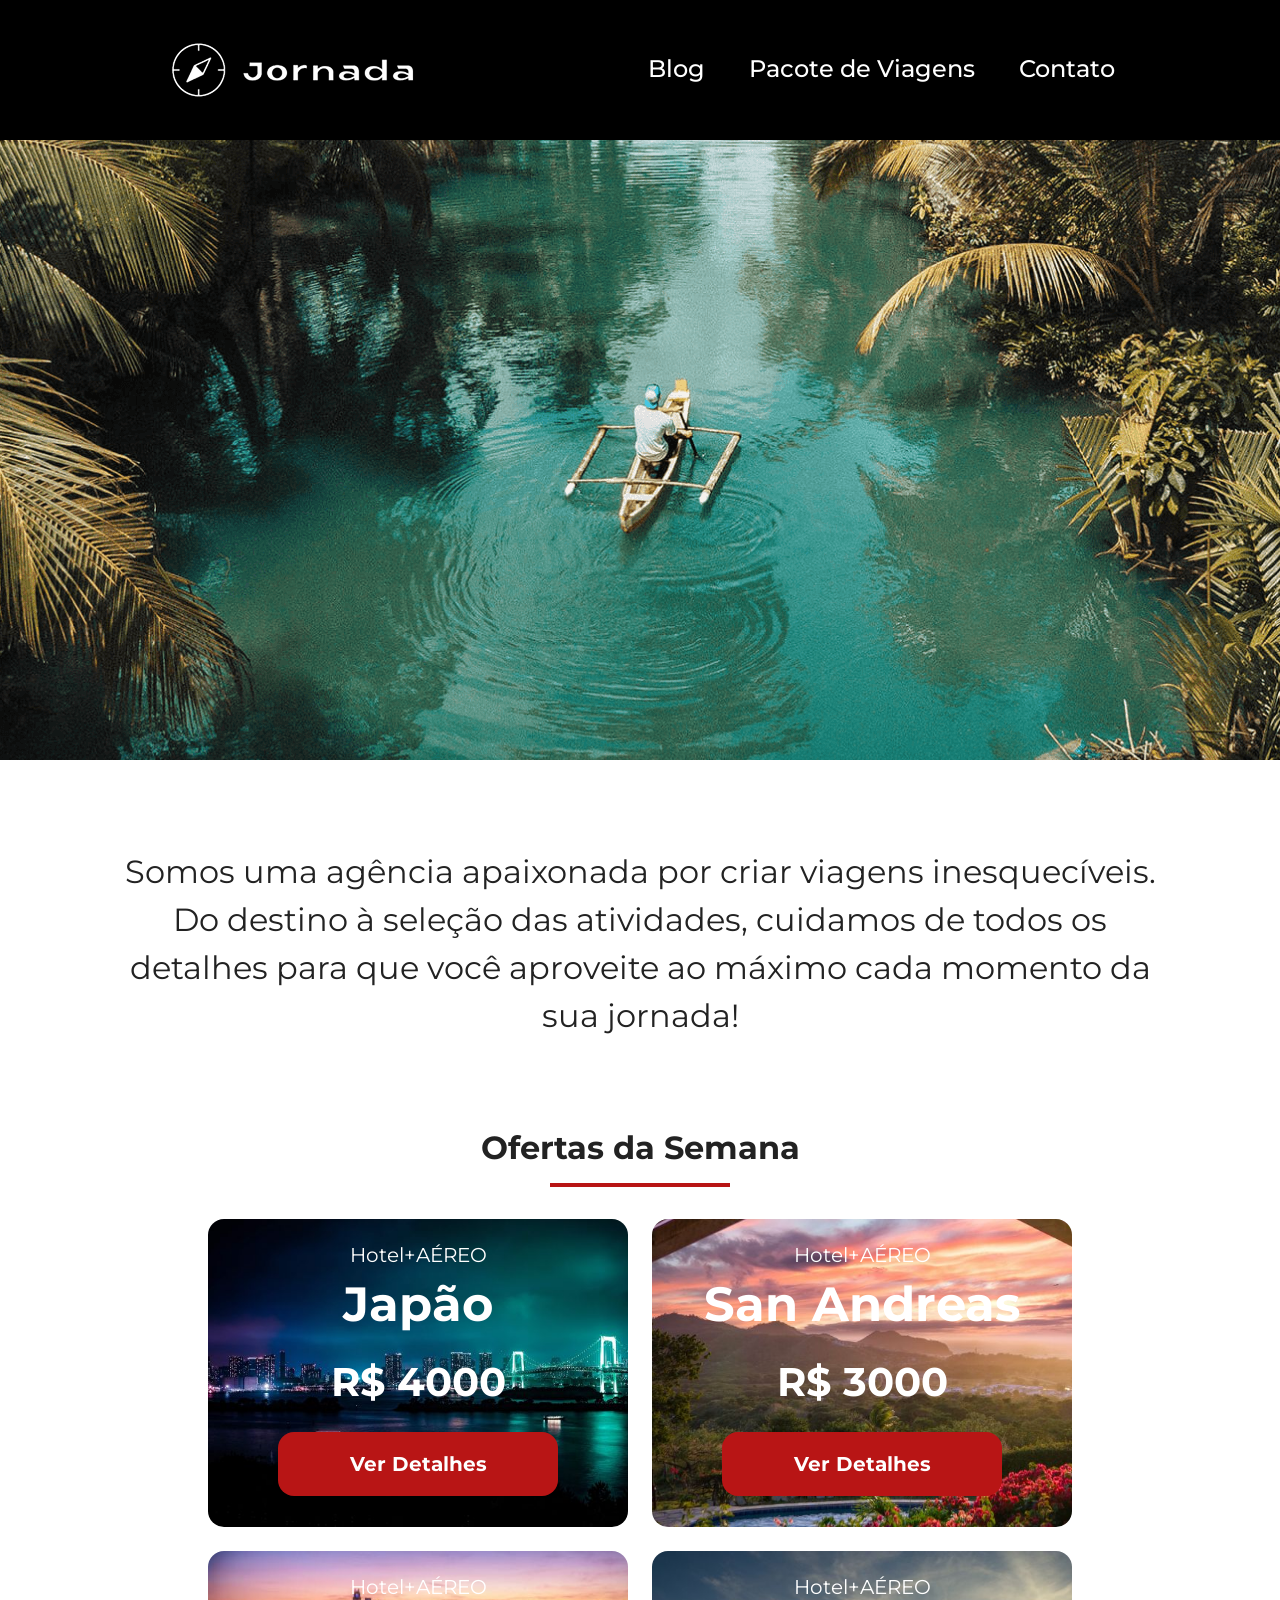
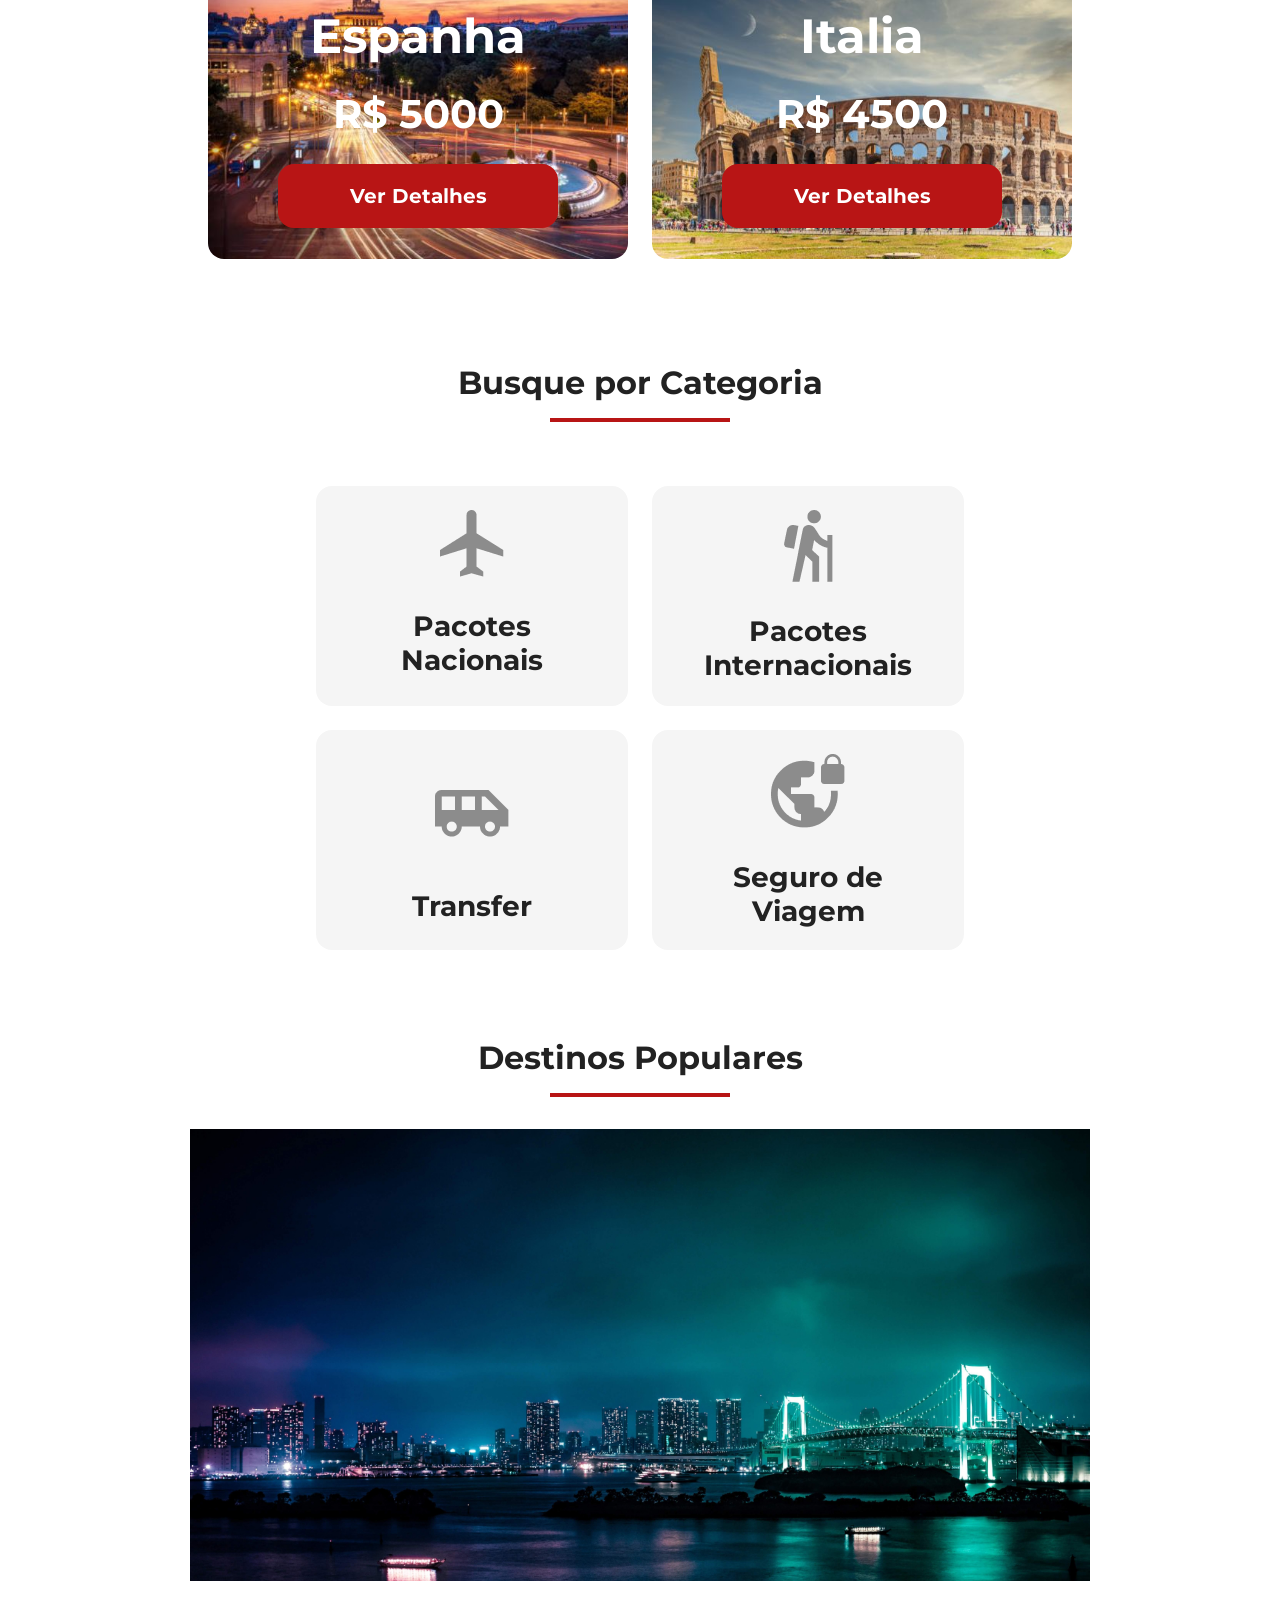
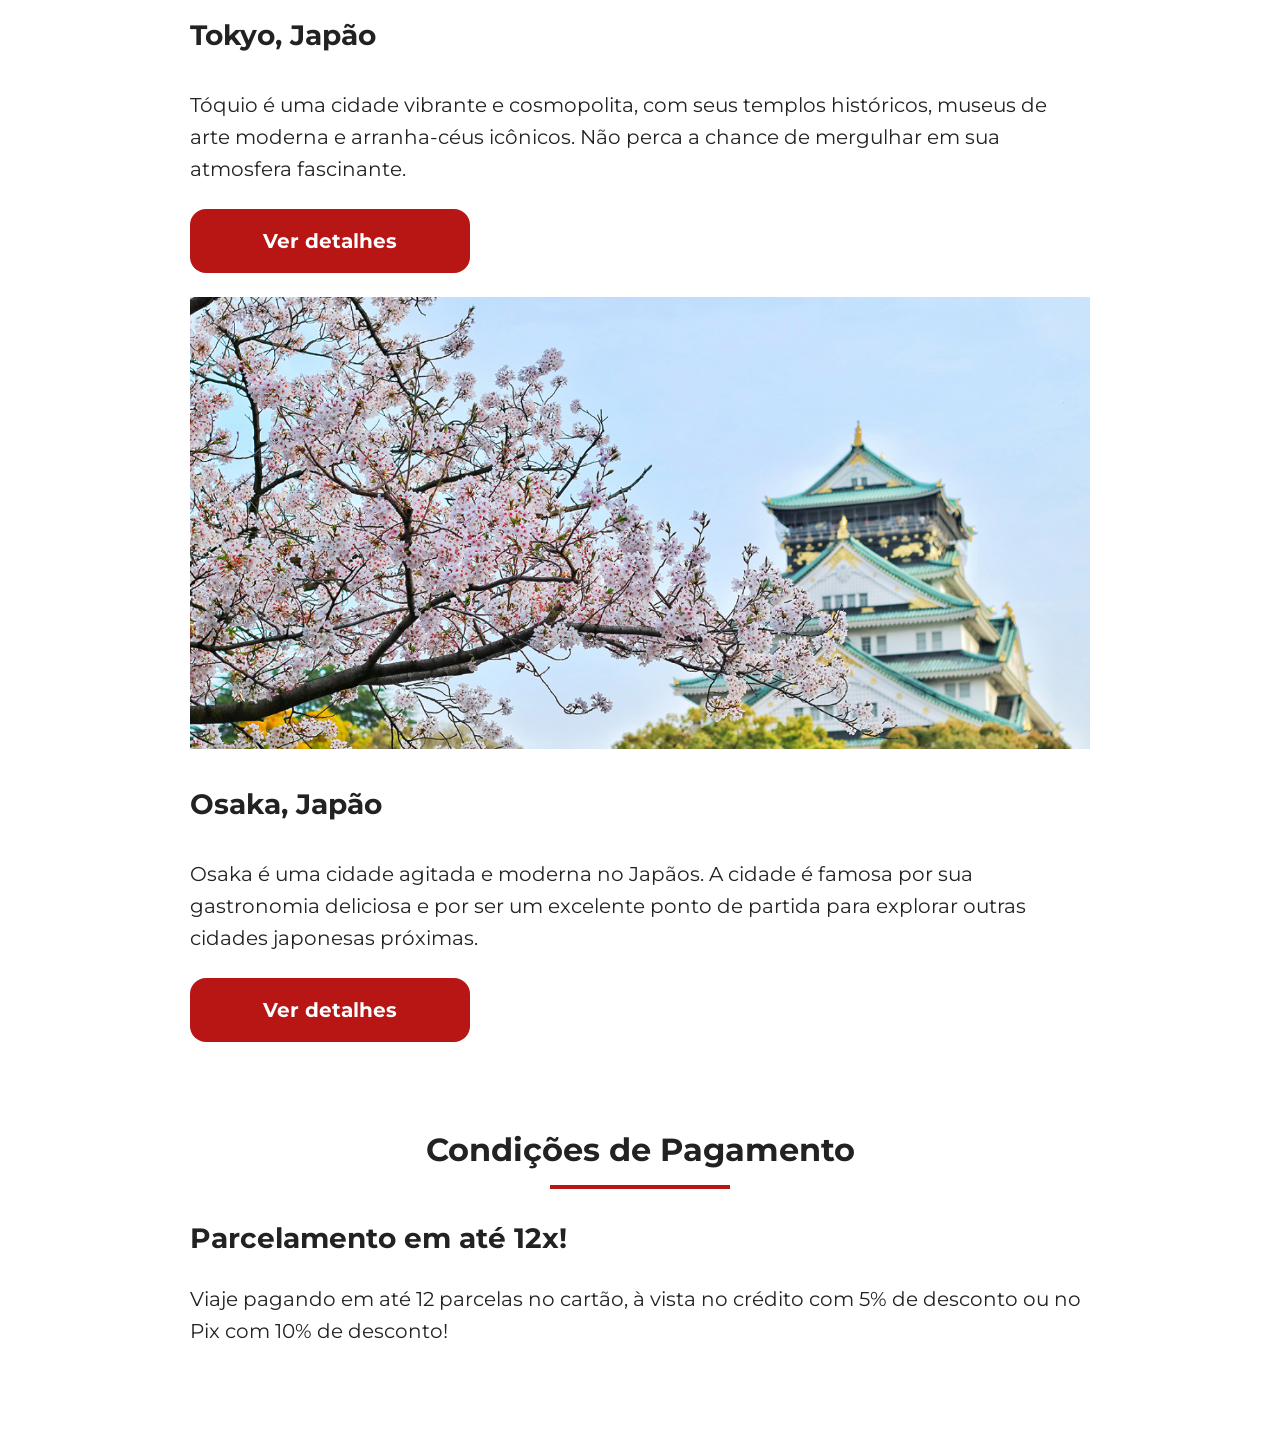
==== index.html @ 1b545440 "Adiciona sessao de payments" ====
<!doctype html>
<html lang="pt-BR">
  <head>
    <meta charset="UTF-8" />
    <meta name="viewport" content="width=device-width, initial-scale=1.0"/>
    <link rel="stylesheet" href="./css/style.css" />
    <title>Jornada de Viagens</title>
  </head>
  <body>
    <header class="main-header">
      <a class="logo" href="index.html" title="voltar para a página inicial">
        <img
          class="img-mobile"
          src="img/Logo-provisória-branca 1.png"
          alt="Bussola da logo Jornada Viagens na cor branca"
        />
        <img
          class="img-desktop"
          src="img/bussula-texto-jornada-branca.png"
          alt=" Logo Jornada Viagens na cor branca"
        />
      </a>
      <div class="navigation-menu">
        <label for="menu">
          <img src="img/menu.png" alt="menu" />
        </label>
        <input type="checkbox" id="menu" hidden />
        <nav>
          <ul class="list-links">
            <li>
              <a href="blog.html" target="_blank" title="Acessar blog">Blog</a>
            </li>
            <li>
              <a href="pacotes.html" target="_blank" title="Acessar pacotes"
                >Pacote de Viagens</a
              >
            </li>
            <li>
              <a href="contato.html" target="_blank" title="Acessar contato"
                >Contato</a
              >
            </li>
          </ul>
        </nav>
      </div>
    </header>

    <section class="hero">
      <div class="hero-img"></div>
      <h2>
        Somos uma agência apaixonada por criar viagens inesquecíveis. Do destino
        à seleção das atividades, cuidamos de todos os detalhes para que você
        aproveite ao máximo cada momento da sua jornada!
      </h2>
    </section>

    <section class="offers">
      <div class="section-title">
        <h2>Ofertas da Semana</h2>
        <hr />
      </div>
      <div class="offers-cards">
        <article class="card japao">
          <header>
            <p>Hotel+AÉREO</p>
            <h3>Japão <br>
              <span>R$ 4000</span></h3>
          </header>
          <footer>
            <a href="#" class="button">Ver Detalhes</a>
          </footer>
        </article>

        <article class="card san-andreas">
          <header>
            <p>Hotel+AÉREO</p>
            <h3>San Andreas <br>
              <span>R$ 3000</span></h3>
          </header>
          <footer>
            <a href="#" class="button">Ver Detalhes</a>
          </footer>
        </article>

        <article class="card espanha">
          <header>
            <p>Hotel+AÉREO</p>
            <h3>Espanha <br>
              <span>R$ 5000</span></h3>
          </header>
          <footer>
            <a href="#" class="button">Ver Detalhes</a>
          </footer>
        </article>

        <article class="card italia">
          <header>
            <p>Hotel+AÉREO</p>
            <h3>Italia<br>
              <span>R$ 4500</span></h3>
          </header>
          <footer>
            <a href="#" class="button">Ver Detalhes</a>
          </footer>
        </article></section>
    
    <section class="categories">
      <div class="section-title">
        <h2>Busque por Categoria</h2>
        <hr>
      </div>
      
      <div class="categories-cards">
        <a class="card"   href="#"  target="_blank" title="Busque pela categoria Pacotes Nacionais">
        <img src="img/icone-pacotes-interacionais.png" alt="Ícone de uma passoa fazendo trilha"/>
        <h3 class="content-title">Pacotes <br> Nacionais</h3>
        </a>
        <a class="card"   href="#"  target="_blank" title="Busque pela categoria Pacotes Internacional">
        <img src="img/icone-pacotes-nacionais.png" alt="Ícone de um avião"/>
        <h3 class="content-title">Pacotes <br> Internacionais</h3>
        </a>
        <a class="card single-line transfer"   href="#"  target="_blank" title="Busque pela categoria de Transfer">
        <img src="img/icone-transfer.png" alt="Ícone de um ônibus"/>
        <h3 class="content-title">Transfer</h3>
        </a>
        <a class="card"   href="#"  target="_blank" title="Busque pela categoria de Seguros de Viagem">
        <img src="img/icone-seguro-viagem.png" alt="Ícone de um mundo com cadeado"/>
        <h3 class="content-title">Seguro de<br> Viagem</h3>
        </a>
      </div>
    </section>

    <section class="destinations">
      <div class="section-title">
        <h2>Destinos Populares</h2>
        <hr>
      </div>
      <div class="destination-items">
        <article class="item tokyo">
          <header>
            <div class="img-item"></div>
            <h4 class="content-title">Tokyo, Japão</h4>
          </header>
          <p class="content-text">Tóquio é uma cidade vibrante e cosmopolita, com seus templos históricos, museus de arte moderna e arranha-céus icônicos. Não perca a chance de mergulhar em sua atmosfera fascinante.</p>
          <footer>
            <a href="#" class="button" target="_blank" title="Veja mais detalhes do destino Tokyo">Ver detalhes</a>
          </footer>
        </article>
      <article class="item osaka">
          <header>
            <div class="img-item"></div>
            <h4 class="content-title">Osaka, Japão</h4>
          </header>
          <p class="content-text">Osaka é uma cidade agitada e moderna no Japãos. A cidade é famosa por sua gastronomia deliciosa e por ser um excelente ponto de partida para explorar outras cidades japonesas próximas.</p>
          <footer>
            <a href="#" class="button" target="_blank" title="Veja mais detalhes do destino Osaka">Ver detalhes</a>
          </footer>
        </article>
      </div>
    </section>

    <section class="payments">
      <div class="section-title">
        <h2>Condições de Pagamento</h2>
        <hr />
      </div>
      <div class="content-container">
        <div class="text-content">
          <h3 class="content-title">Parcelamento em até 12x!</h3>
          <p class="content-text">
            Viaje pagando em até 12 parcelas no cartão, à vista no crédito com
            5% de desconto ou no Pix com 10% de desconto!
          </p>
        </div>
        <div class="image-gallery">
          <div class="image first"></div>
          <div class="image second"></div>
          <div class="image thirdy colspan-2"></div>
        </div>
      </div>
    </section>

        
    
  </body>
</html>
---- css/style.css ----
@import url(global.css);
@import url(header.css);
@import url(hero.css);
@import url(offers.css);
@import url(categories.css);
@import url(destinations.css);
@import url(payments.css);
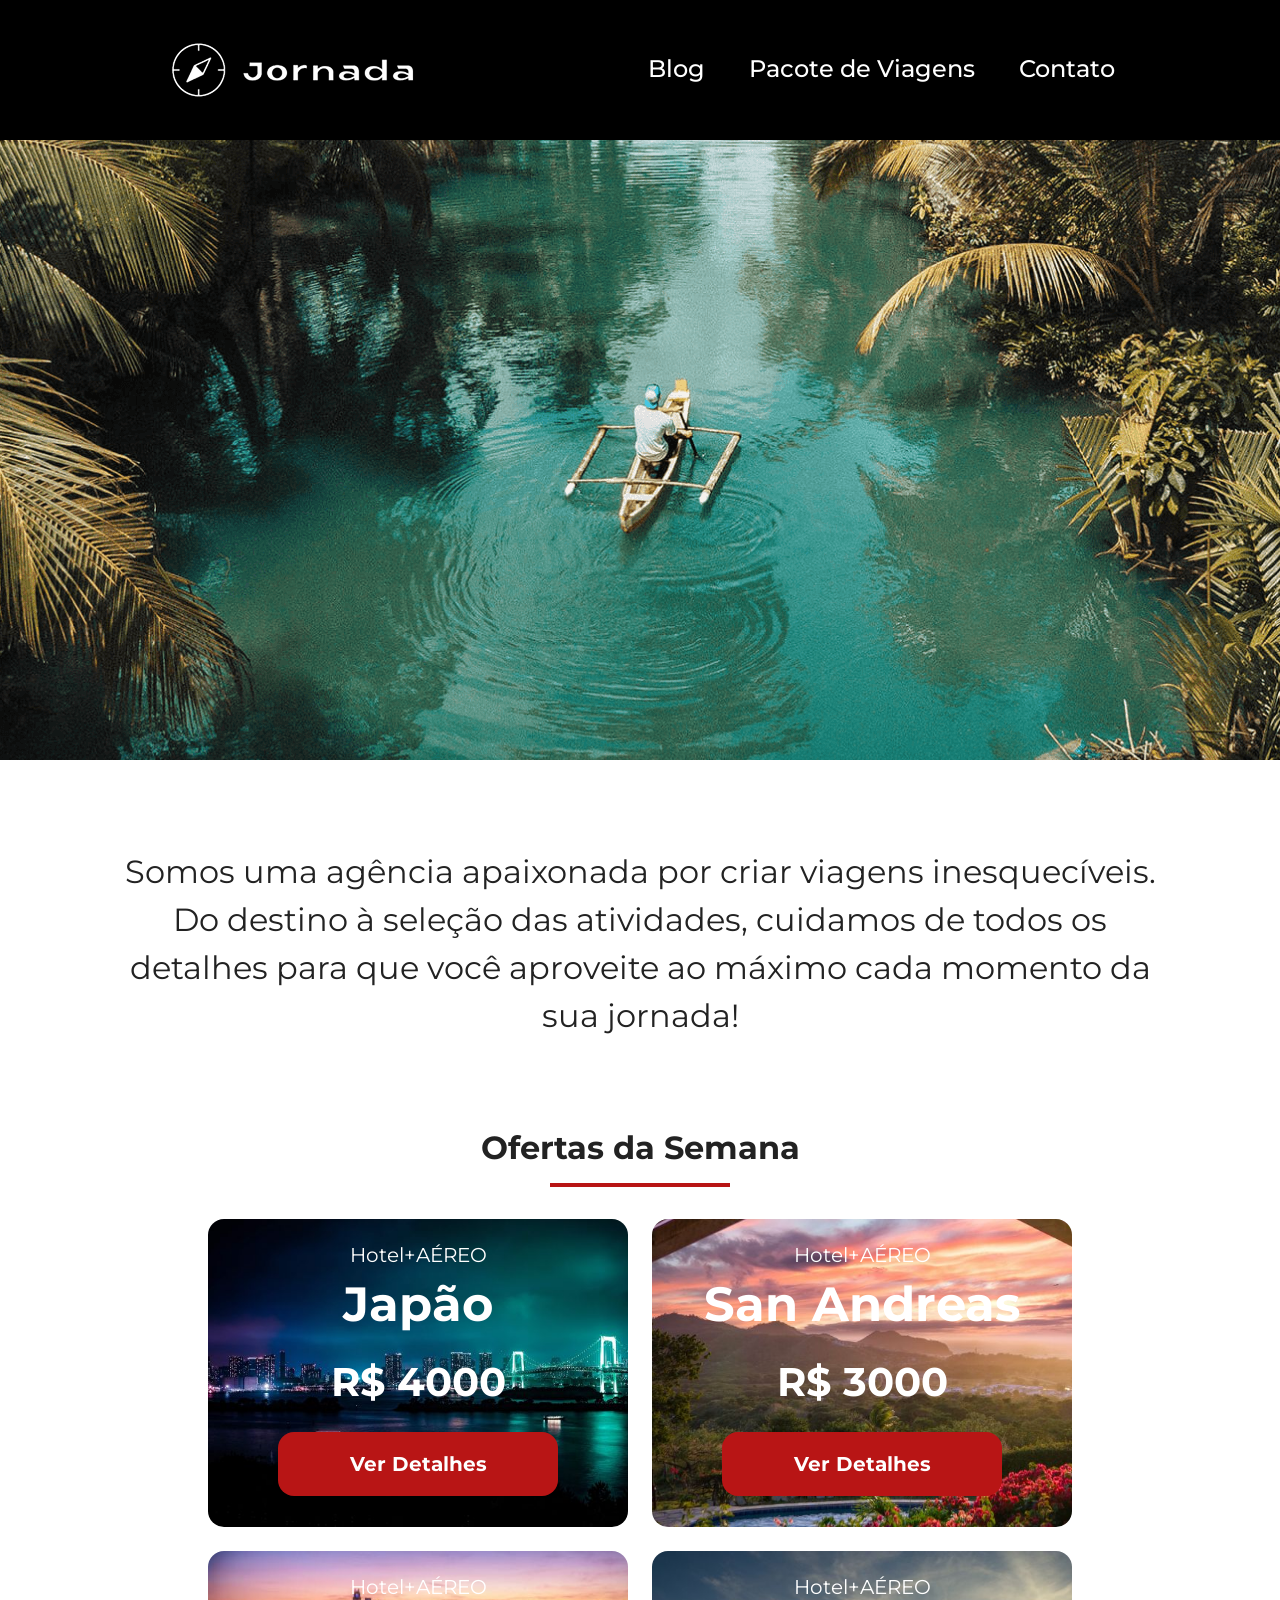
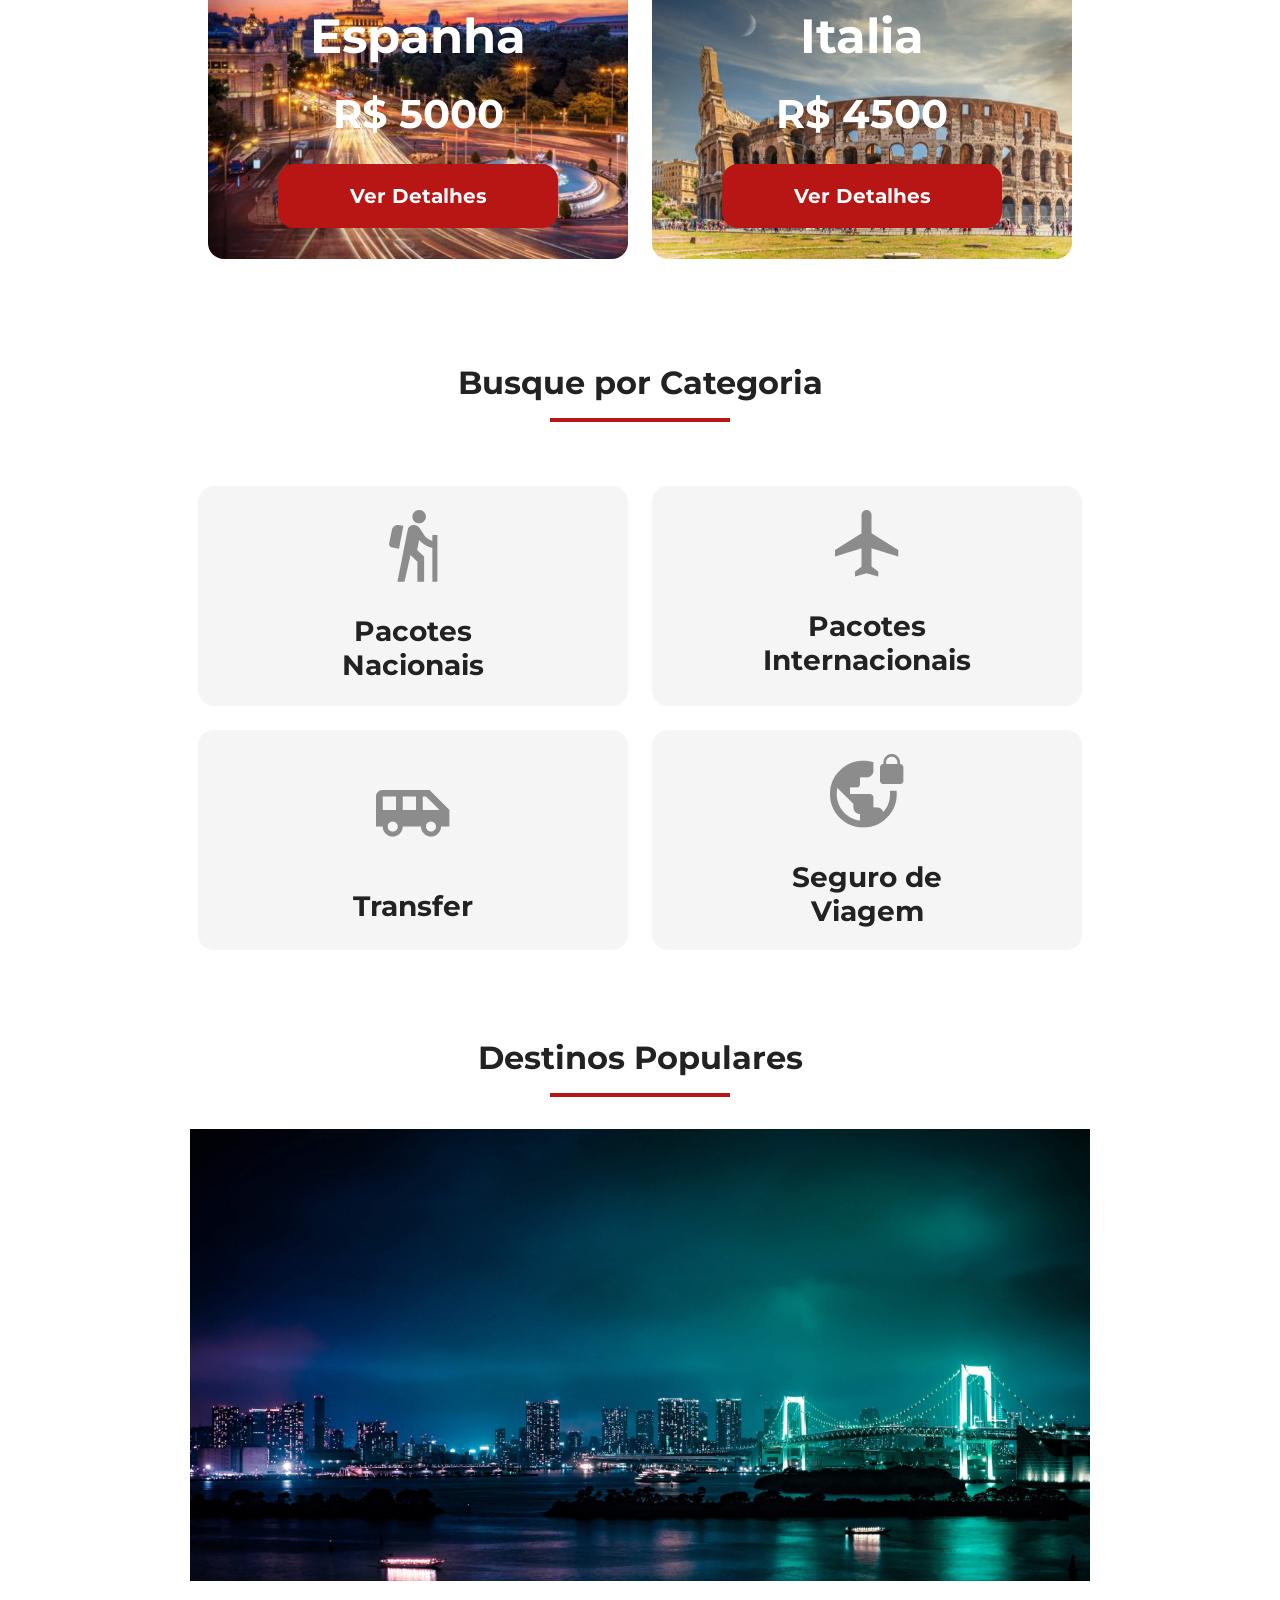
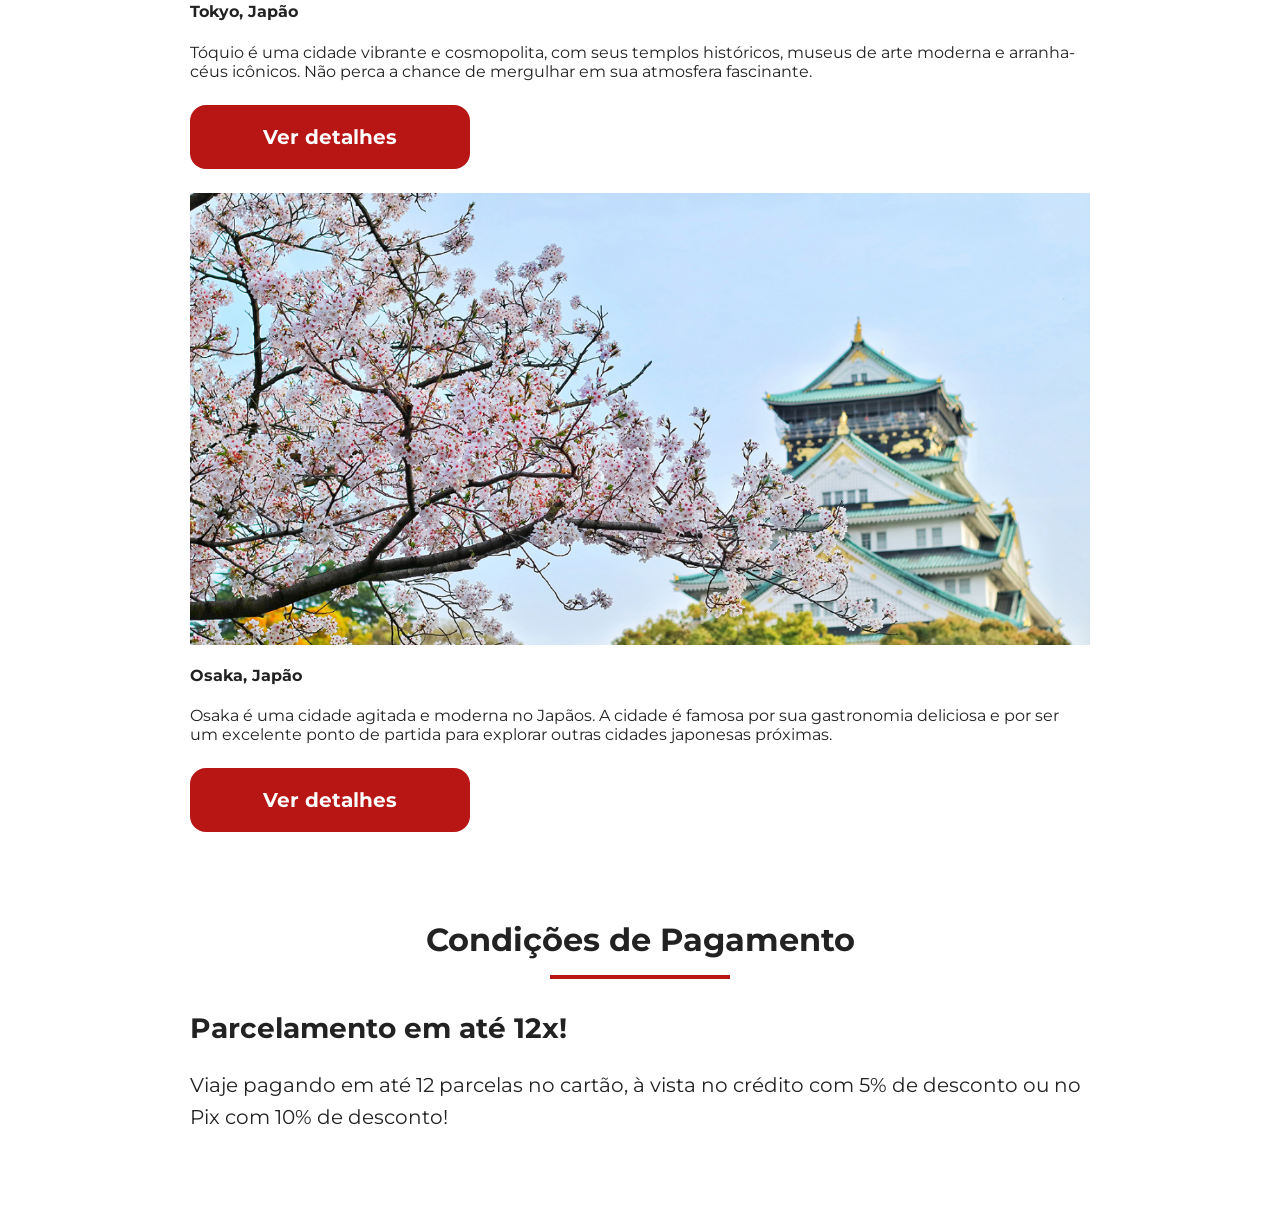
==== commit 5eb47eec: "Corrige bugs na galeria de pagamentos" ====
--- a/index.html
+++ b/index.html
@@ -2,7 +2,7 @@
 <html lang="pt-BR">
   <head>
     <meta charset="UTF-8" />
-    <meta name="viewport" content="width=device-width, initial-scale=1.0"/>
+    <meta name="viewport" content="width=device-width, initial-scale=1.0" />
     <link rel="stylesheet" href="./css/style.css" />
     <title>Jornada de Viagens</title>
   </head>
@@ -112,20 +112,20 @@
       
       <div class="categories-cards">
         <a class="card"   href="#"  target="_blank" title="Busque pela categoria Pacotes Nacionais">
-        <img src="img/icone-pacotes-interacionais.png" alt="Ícone de uma passoa fazendo trilha"/>
-        <h3 class="content-title">Pacotes <br> Nacionais</h3>
+        <img src="img/ícone - pacotes nacionais.png" alt="Ícone de uma passoa fazendo trilha"/>
+        <h3>Pacotes <br> Nacionais</h3>
         </a>
         <a class="card"   href="#"  target="_blank" title="Busque pela categoria Pacotes Internacional">
-        <img src="img/icone-pacotes-nacionais.png" alt="Ícone de um avião"/>
-        <h3 class="content-title">Pacotes <br> Internacionais</h3>
+        <img src="img/ícone - pacotes interacionais.png" alt="Ícone de um avião"/>
+        <h3>Pacotes <br> Internacionais</h3>
         </a>
         <a class="card single-line transfer"   href="#"  target="_blank" title="Busque pela categoria de Transfer">
-        <img src="img/icone-transfer.png" alt="Ícone de um ônibus"/>
-        <h3 class="content-title">Transfer</h3>
+        <img src="img/ícone -transfer.png" alt="Ícone de um ônibus"/>
+        <h3>Transfer</h3>
         </a>
         <a class="card"   href="#"  target="_blank" title="Busque pela categoria de Seguros de Viagem">
-        <img src="img/icone-seguro-viagem.png" alt="Ícone de um mundo com cadeado"/>
-        <h3 class="content-title">Seguro de<br> Viagem</h3>
+        <img src="img/ícone - seguro viagem.png" alt="Ícone de um mundo com cadeado"/>
+        <h3>Seguro de<br> Viagem</h3>
         </a>
       </div>
     </section>
@@ -139,9 +139,9 @@
         <article class="item tokyo">
           <header>
             <div class="img-item"></div>
-            <h4 class="content-title">Tokyo, Japão</h4>
+            <h4>Tokyo, Japão</h4>
           </header>
-          <p class="content-text">Tóquio é uma cidade vibrante e cosmopolita, com seus templos históricos, museus de arte moderna e arranha-céus icônicos. Não perca a chance de mergulhar em sua atmosfera fascinante.</p>
+          <p>Tóquio é uma cidade vibrante e cosmopolita, com seus templos históricos, museus de arte moderna e arranha-céus icônicos. Não perca a chance de mergulhar em sua atmosfera fascinante.</p>
           <footer>
             <a href="#" class="button" target="_blank" title="Veja mais detalhes do destino Tokyo">Ver detalhes</a>
           </footer>
@@ -149,9 +149,9 @@
       <article class="item osaka">
           <header>
             <div class="img-item"></div>
-            <h4 class="content-title">Osaka, Japão</h4>
+            <h4>Osaka, Japão</h4>
           </header>
-          <p class="content-text">Osaka é uma cidade agitada e moderna no Japãos. A cidade é famosa por sua gastronomia deliciosa e por ser um excelente ponto de partida para explorar outras cidades japonesas próximas.</p>
+          <p>Osaka é uma cidade agitada e moderna no Japãos. A cidade é famosa por sua gastronomia deliciosa e por ser um excelente ponto de partida para explorar outras cidades japonesas próximas.</p>
           <footer>
             <a href="#" class="button" target="_blank" title="Veja mais detalhes do destino Osaka">Ver detalhes</a>
           </footer>
@@ -159,7 +159,7 @@
       </div>
     </section>
 
-    <section class="payments">
+     <section class="payments">
       <div class="section-title">
         <h2>Condições de Pagamento</h2>
         <hr />
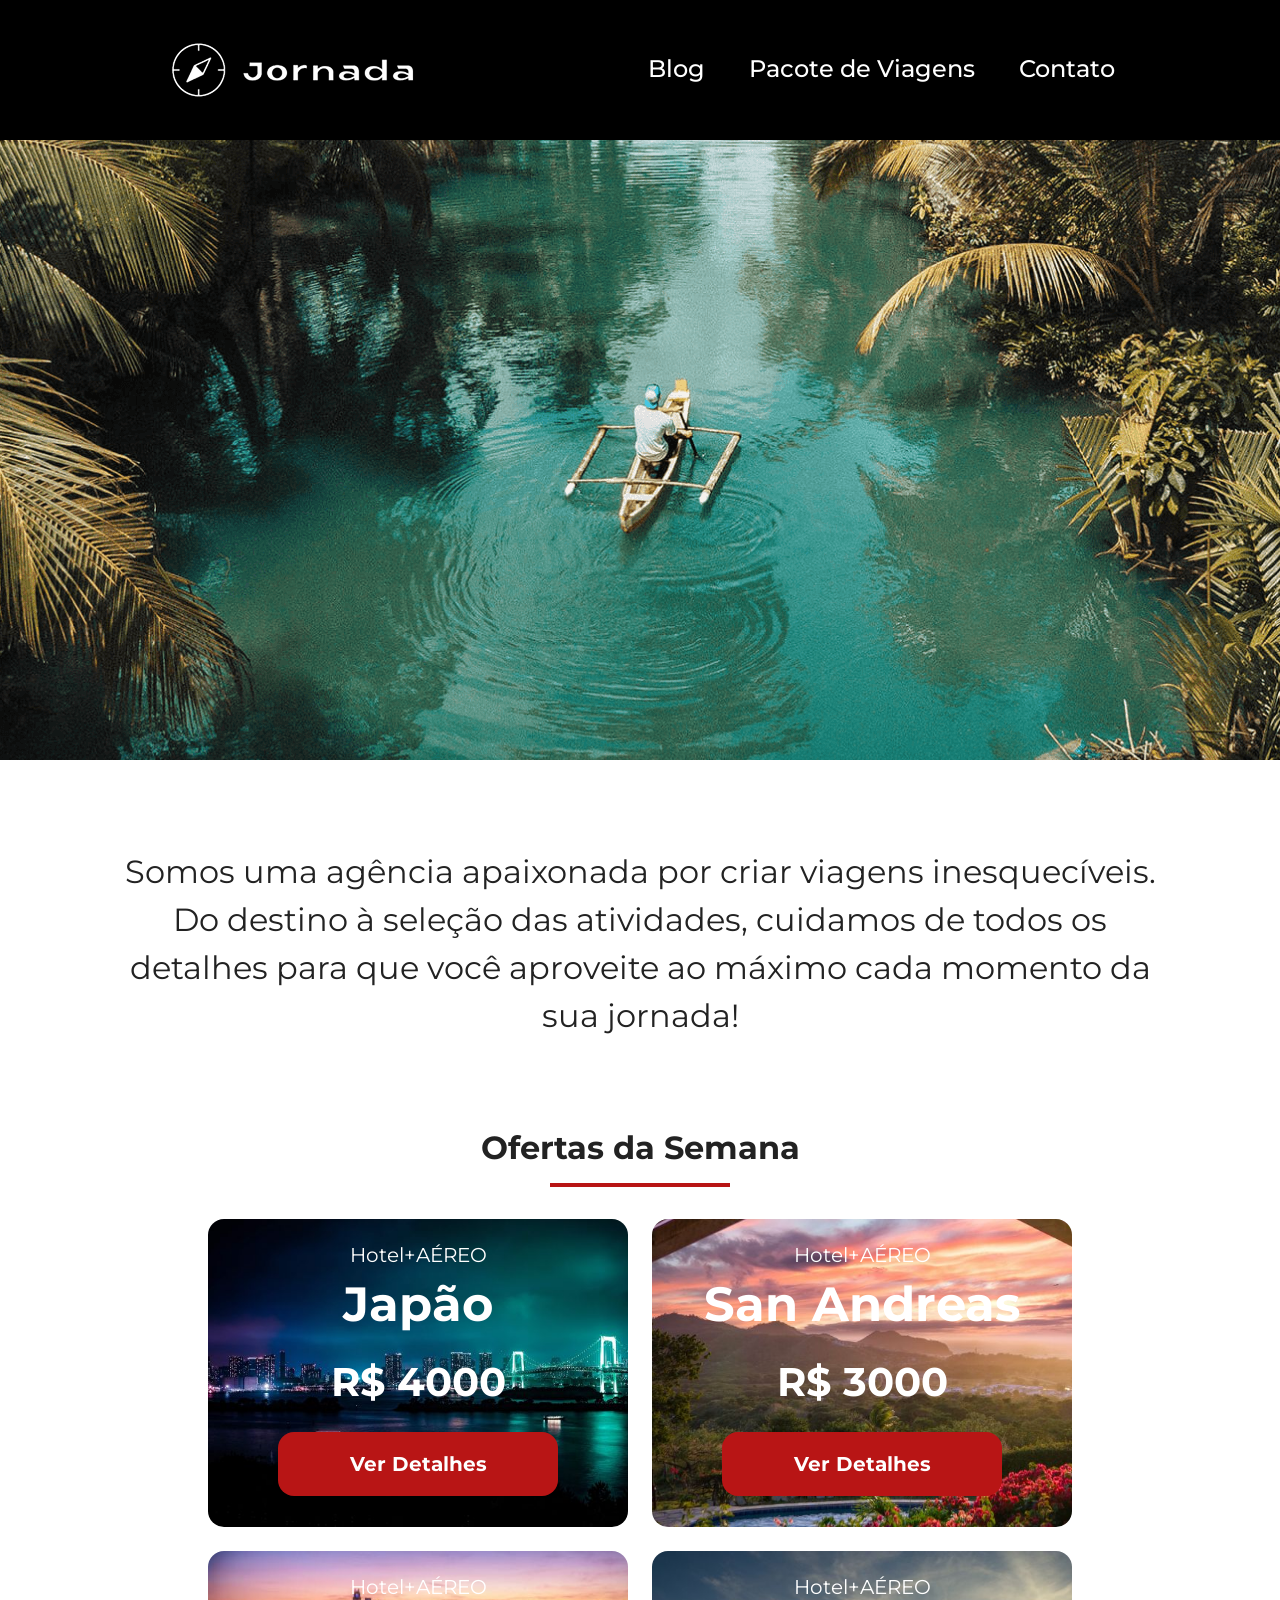
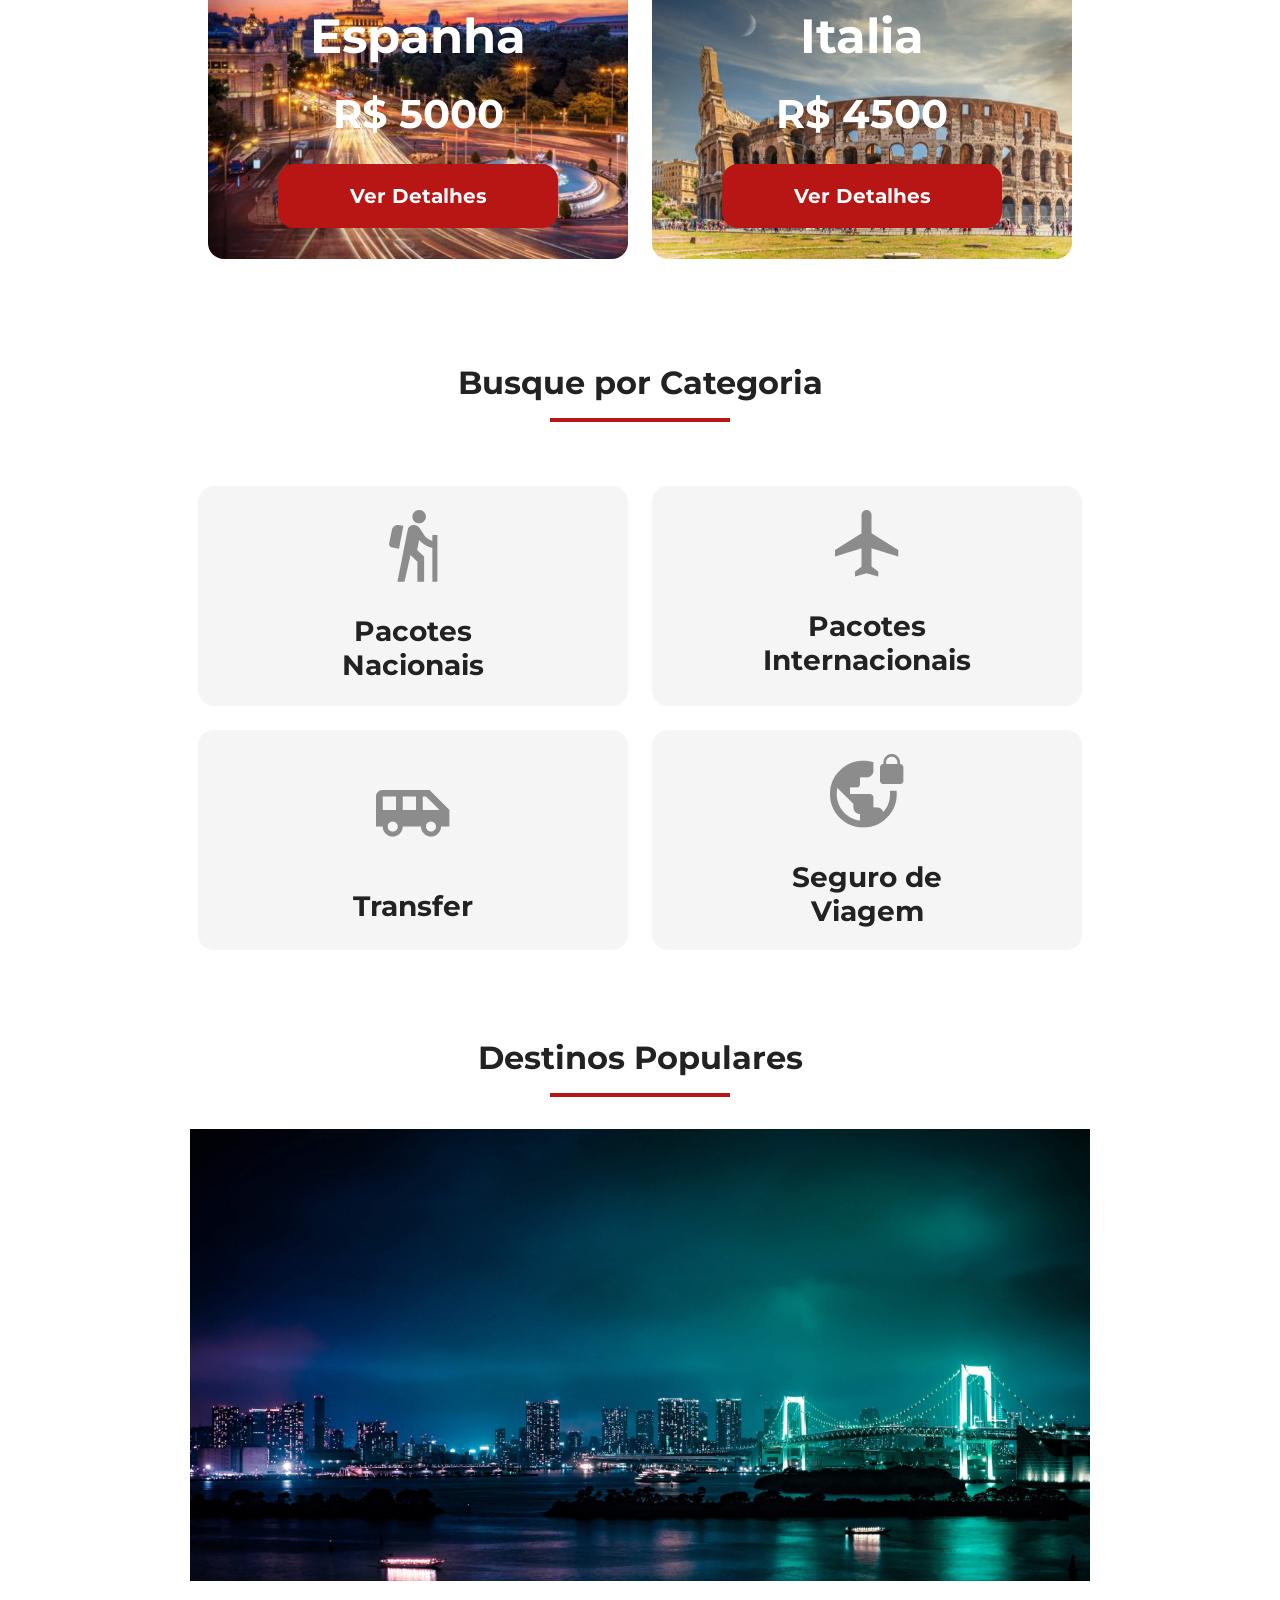
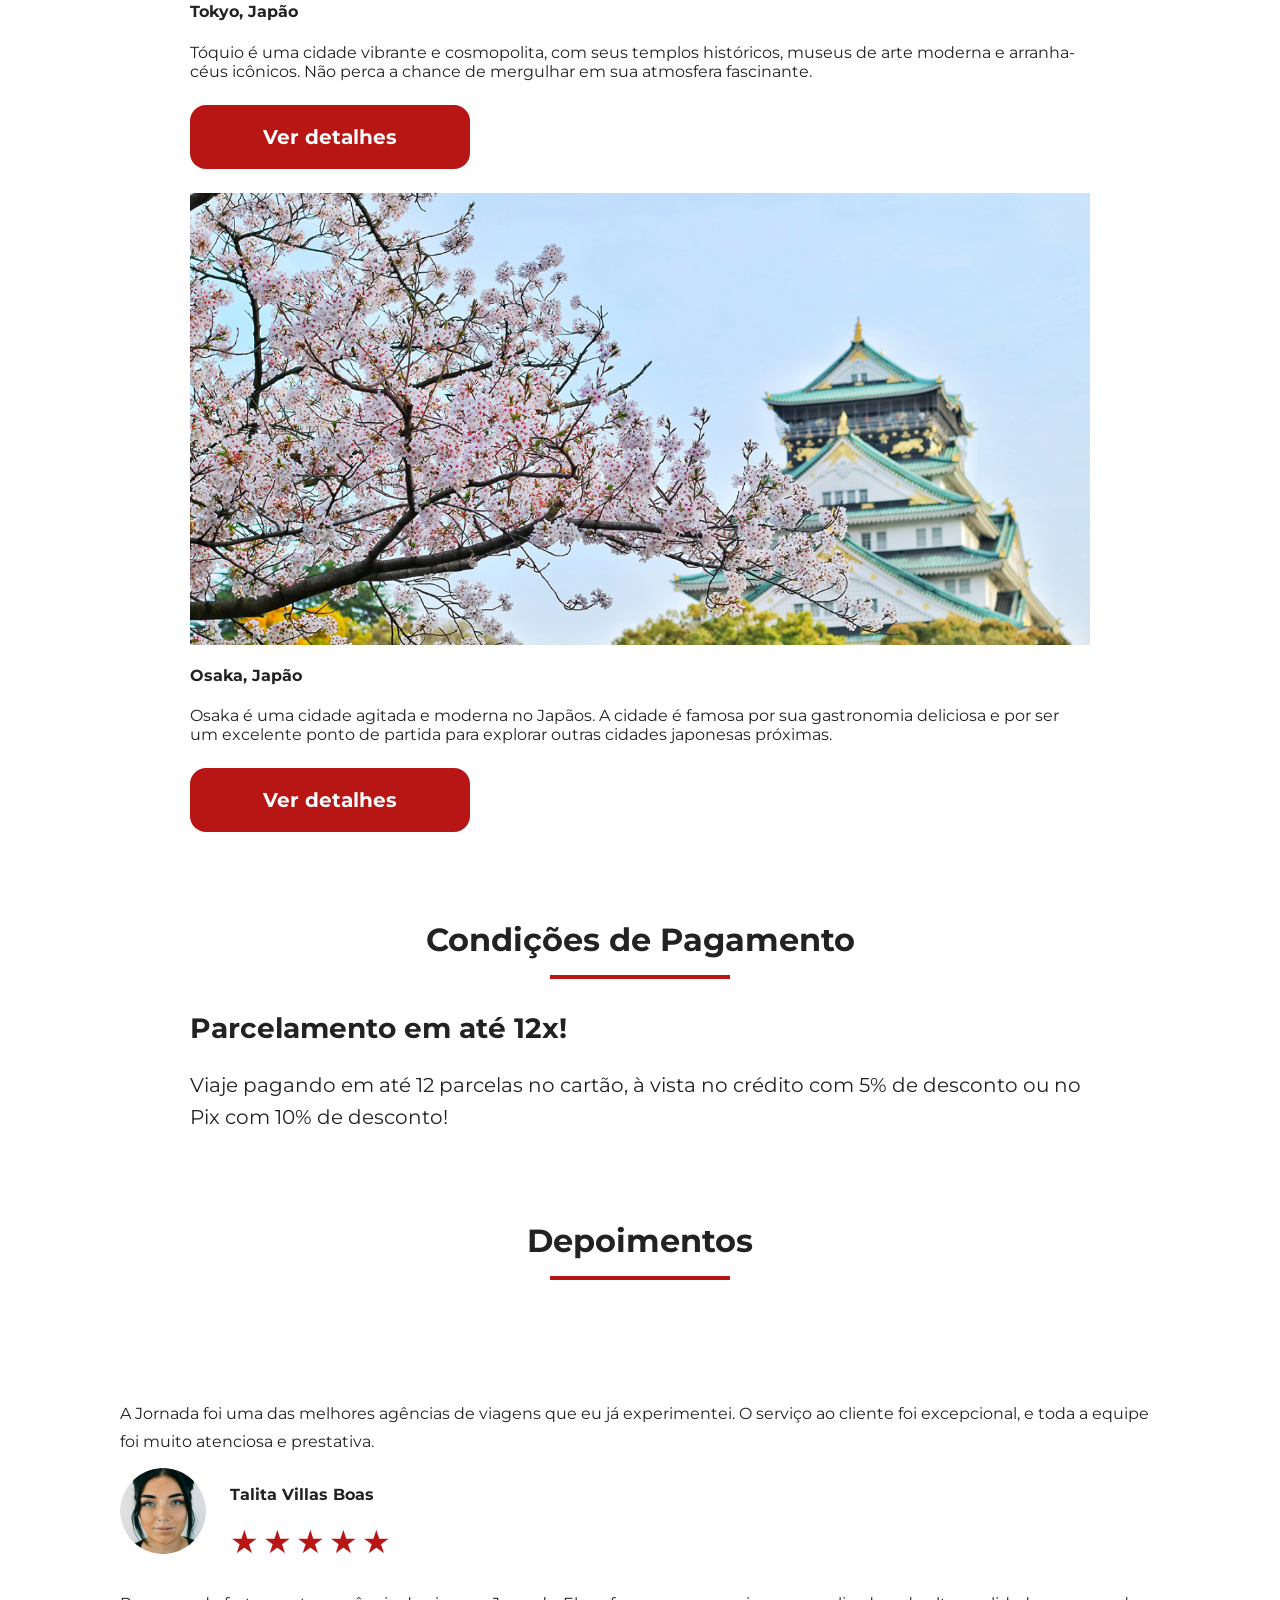
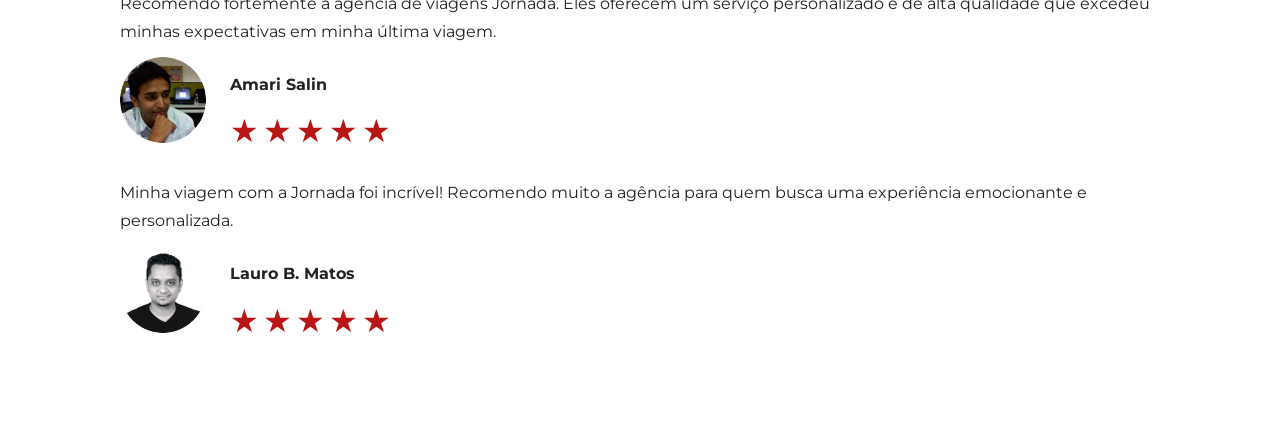
==== commit 73217fb6: "Finaliza estilos de depoimentos" ====
--- a/index.html
+++ b/index.html
@@ -180,6 +180,67 @@
       </div>
     </section>
 
+    <section class="testimonials"></section>
+    <div class="section-title">
+        <h2>Depoimentos</h2>
+        <hr />
+      </div>
+
+      <div class="testimonial-container">
+        <article>
+          <header>
+            <p>A Jornada foi uma das melhores agências de viagens que eu já experimentei. O serviço ao cliente foi excepcional, e toda a equipe foi muito atenciosa e prestativa.</p>
+          </header>
+          <footer><img src="img/avatar-talita.png" alt="Imagem de peril da cliente Talita Villas Boas">
+            <div class="profile-content">
+              <h4>Talita Villas Boas</h4>
+              <div class="rating">
+                <span class="star">★</span>
+                <span class="star">★</span>
+                <span class="star">★</span>
+                <span class="star">★</span>
+                <span class="star">★</span>
+              </div>
+            </div>
+          </footer>
+        </article>
+        <article>
+          <header>
+            <p>Recomendo fortemente a agência de viagens Jornada. Eles oferecem um serviço personalizado e de alta qualidade que excedeu minhas expectativas em minha última viagem.</p>
+          </header>
+          <footer>
+          <img src="img/avatar-amari.png" alt="Imagem de peril do cliente Amari Salin">
+            <div class="profile-content">
+              <h4>Amari Salin</h4>
+              <div class="rating">
+                <span class="star">★</span>
+                <span class="star">★</span>
+                <span class="star">★</span>
+                <span class="star">★</span>
+                <span class="star">★</span>
+              </div>
+            </div>
+          </footer>
+        </article>
+
+        <article>
+          <header>
+            <p>Minha viagem com a Jornada foi incrível! Recomendo muito a agência para quem busca uma experiência emocionante e personalizada.</p>
+          </header>
+          <footer><img src="img/avatar-lauro.png" alt="Imagem de peril do cliente Lauro B. Matos">
+            <div class="profile-content">
+              <h4>Lauro B. Matos</h4>
+              <div class="rating">
+                <span class="star">★</span>
+                <span class="star">★</span>
+                <span class="star">★</span>
+                <span class="star">★</span>
+                <span class="star">★</span>
+              </div>
+            </div></footer>
+        </article>
+      </div>
+
         
     
   </body>
--- a/css/style.css
+++ b/css/style.css
@@ -5,3 +5,4 @@
 @import url(categories.css);
 @import url(destinations.css);
 @import url(payments.css);
+@import url(testimonials.css);
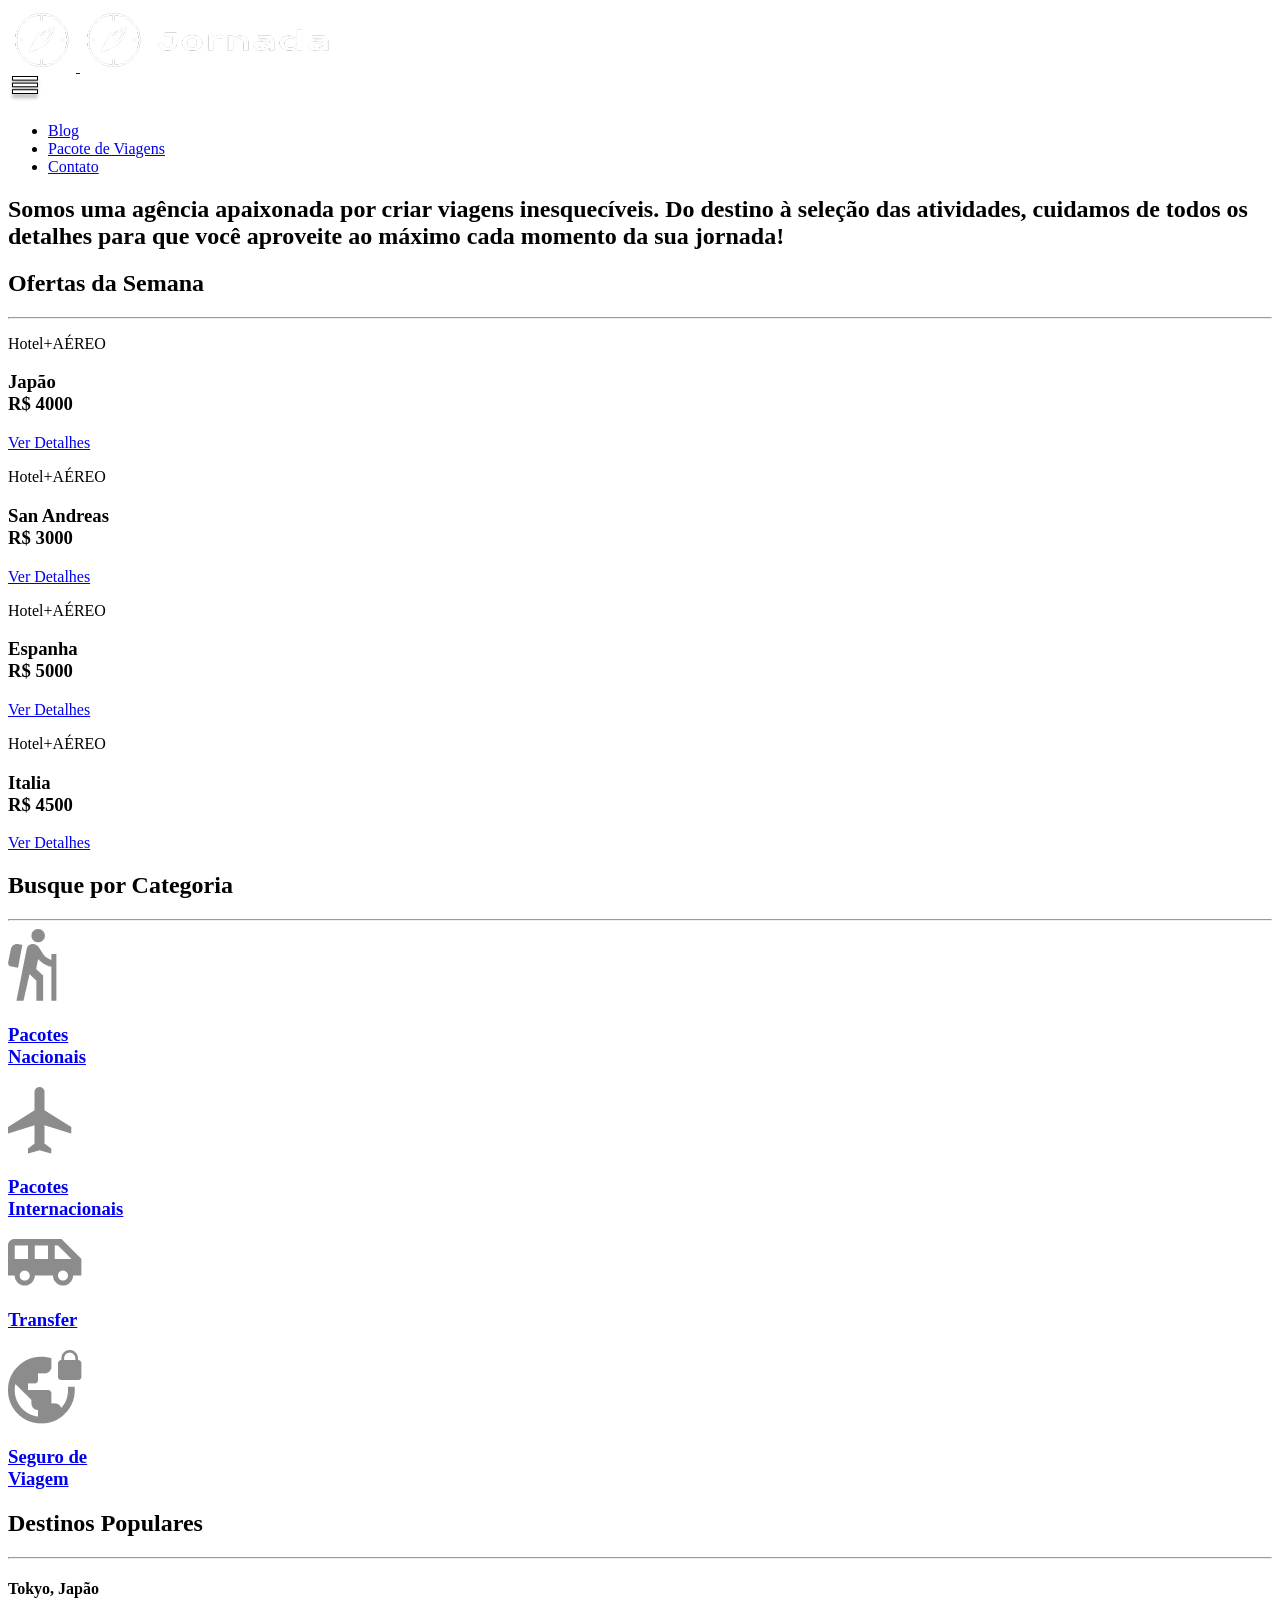
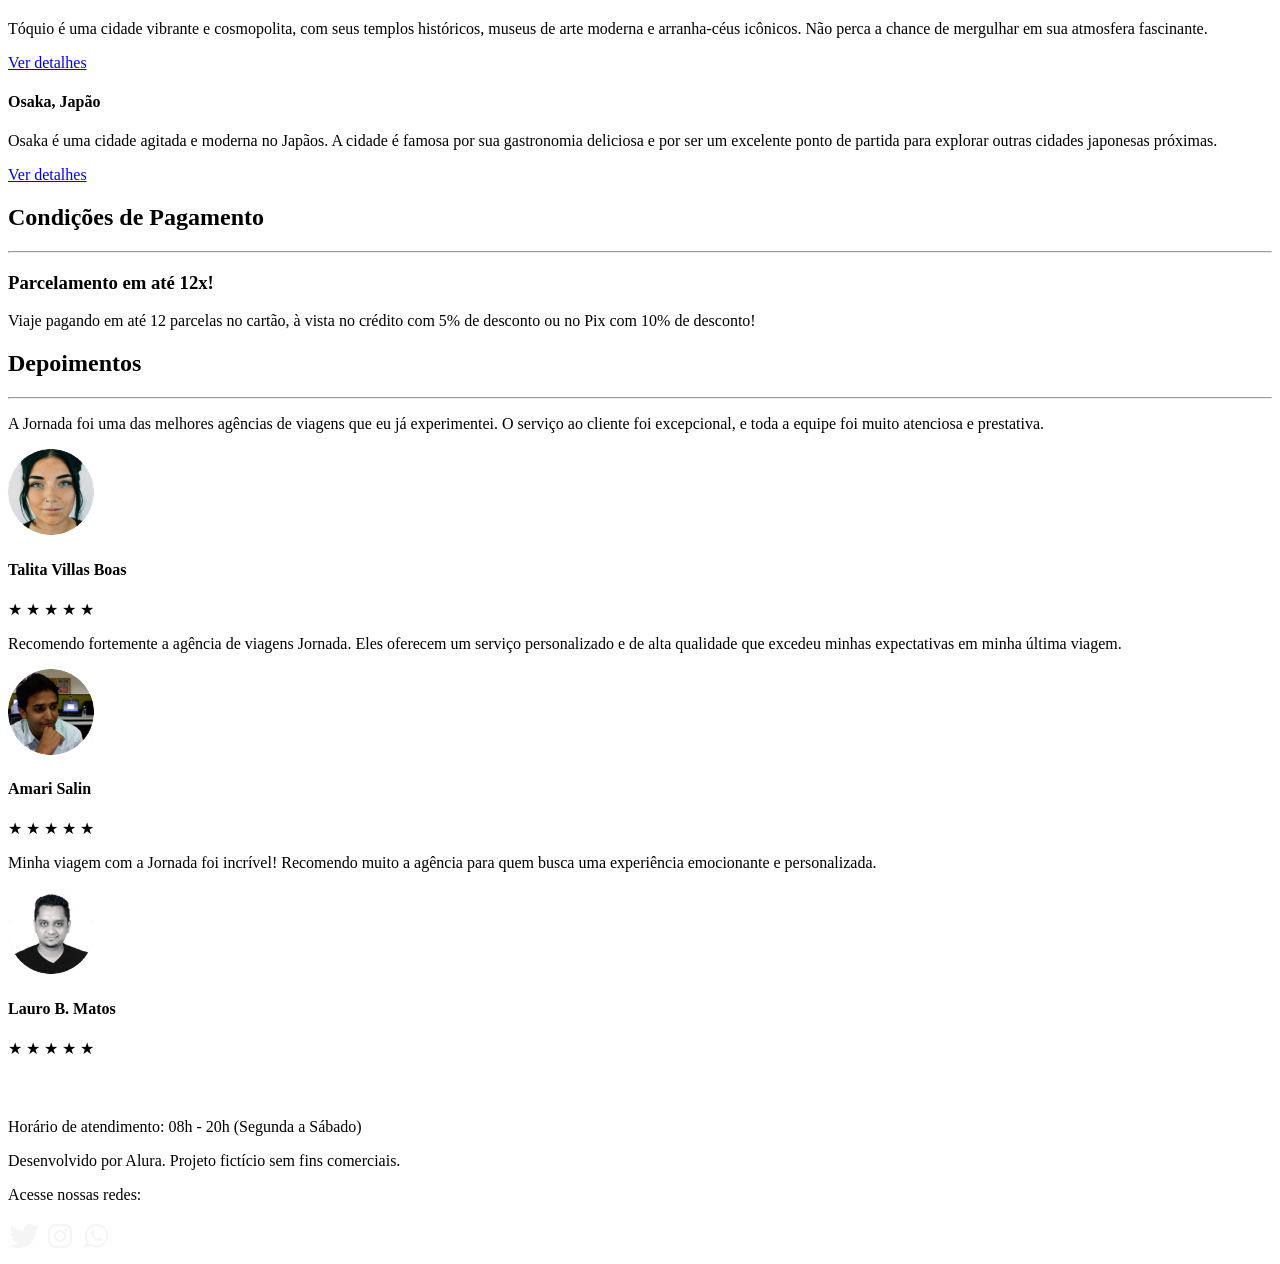
==== commit f84c2873: "Adiciona estilos de footer" ====
--- a/index.html
+++ b/index.html
@@ -241,7 +241,39 @@
         </article>
       </div>
 
-        
-    
+   <section class="bottom-hero">
+      <div class="hero-img"></div>
+    </section>
+    <footer class="main-footer">
+      <div class="footer-content">
+        <img src="img/logo-footer.svg" alt="logo completo Jornada Viagens" />
+        <p>Horário de atendimento: 08h - 20h (Segunda a Sábado)</p>
+        <p>Desenvolvido por Alura. Projeto fictício sem fins comerciais.</p>
+      </div>
+      <div class="footer-social">
+        <p>Acesse nossas redes:</p>
+
+        <a href="#" target="_blank" title="Acesse o Twitter do Jornada Viagens"
+          ><img
+            src="img/icone-twitter.svg"
+            alt="icone do Twitter na cor branca"
+        /></a>
+
+        <a
+          href="#"
+          target="_blank"
+          title="Acesse o Instagram do Jornada Viagens"
+          ><img
+            src="img/icone-instagram.svg"
+            alt="icone do Instagram na cor branca"
+        /></a>
+
+        <a href="#" target="_blank" title="Entre em contato através do whatsapp"
+          ><img
+            src="img/icone-whatsapp.svg"
+            alt="icone do whatsapp na cor branca"
+        /></a>
+      </div>
+    </footer>
   </body>
-</html>
+</html>
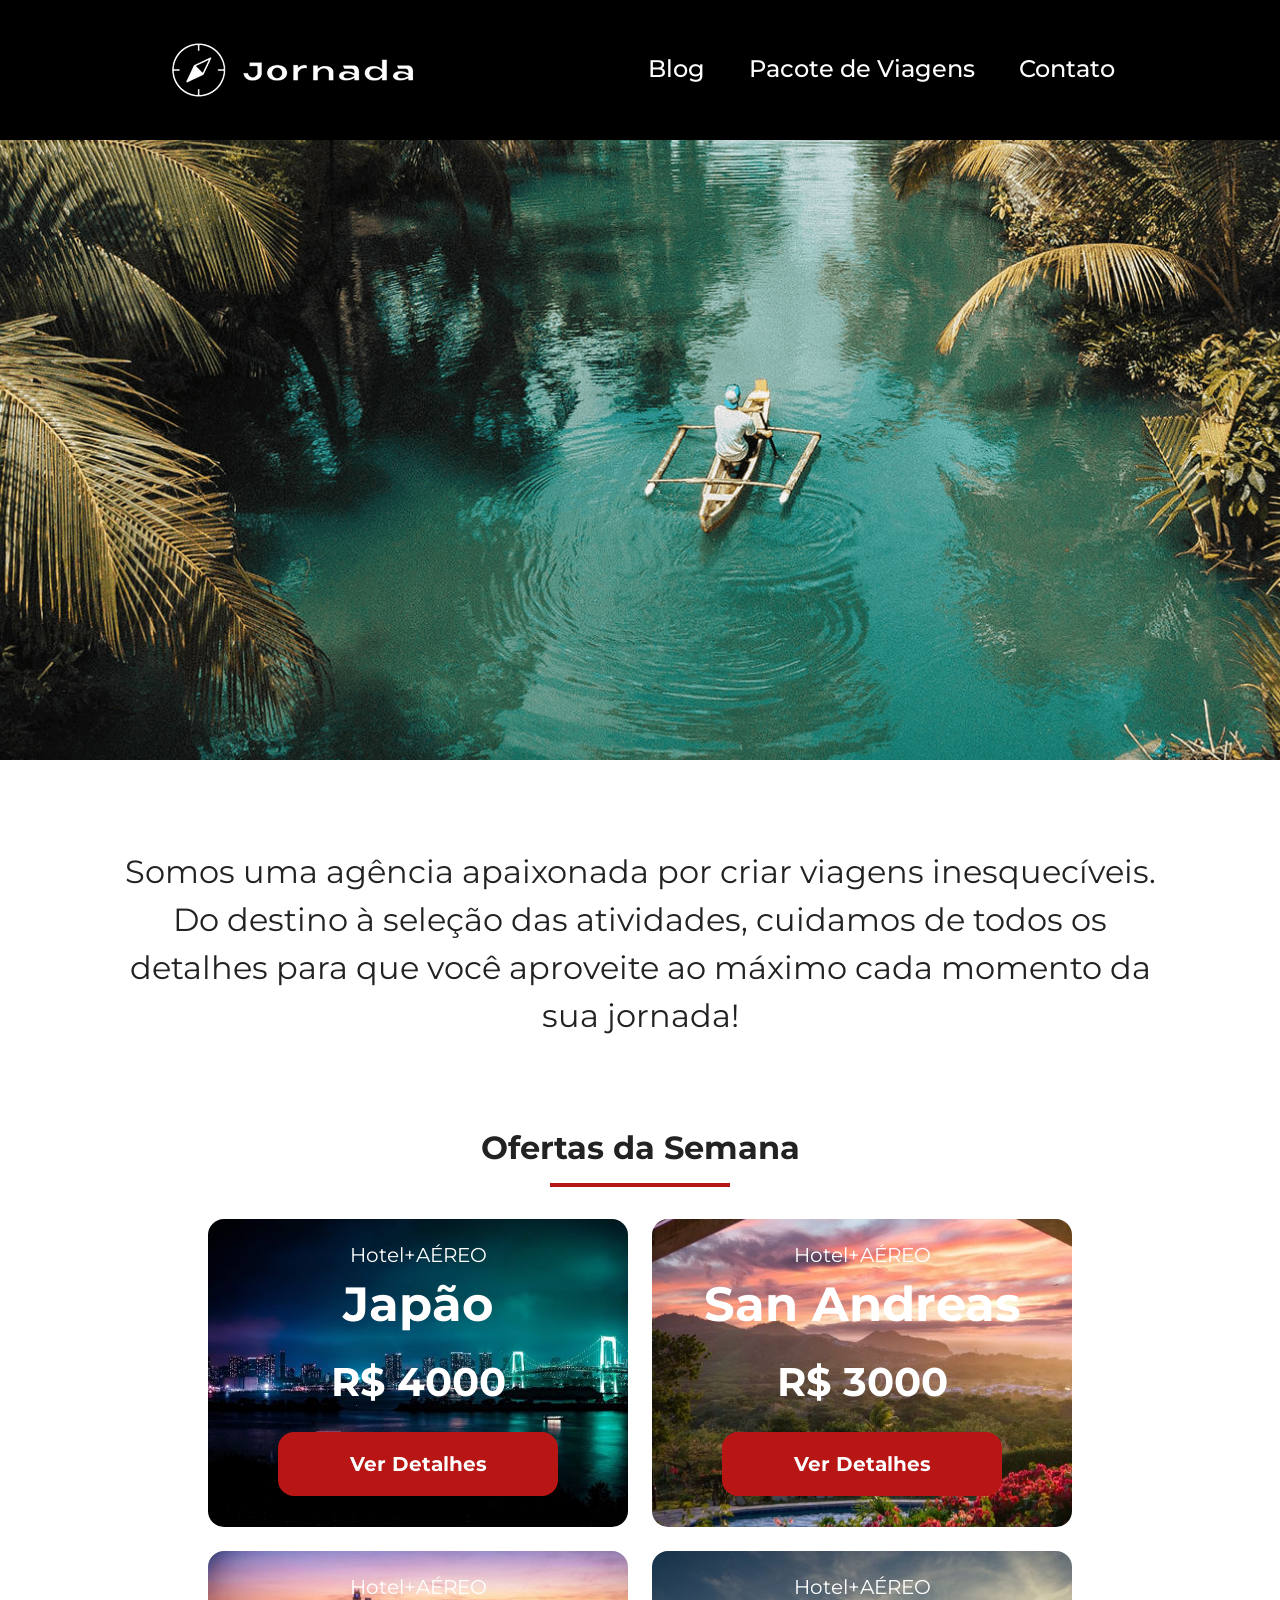
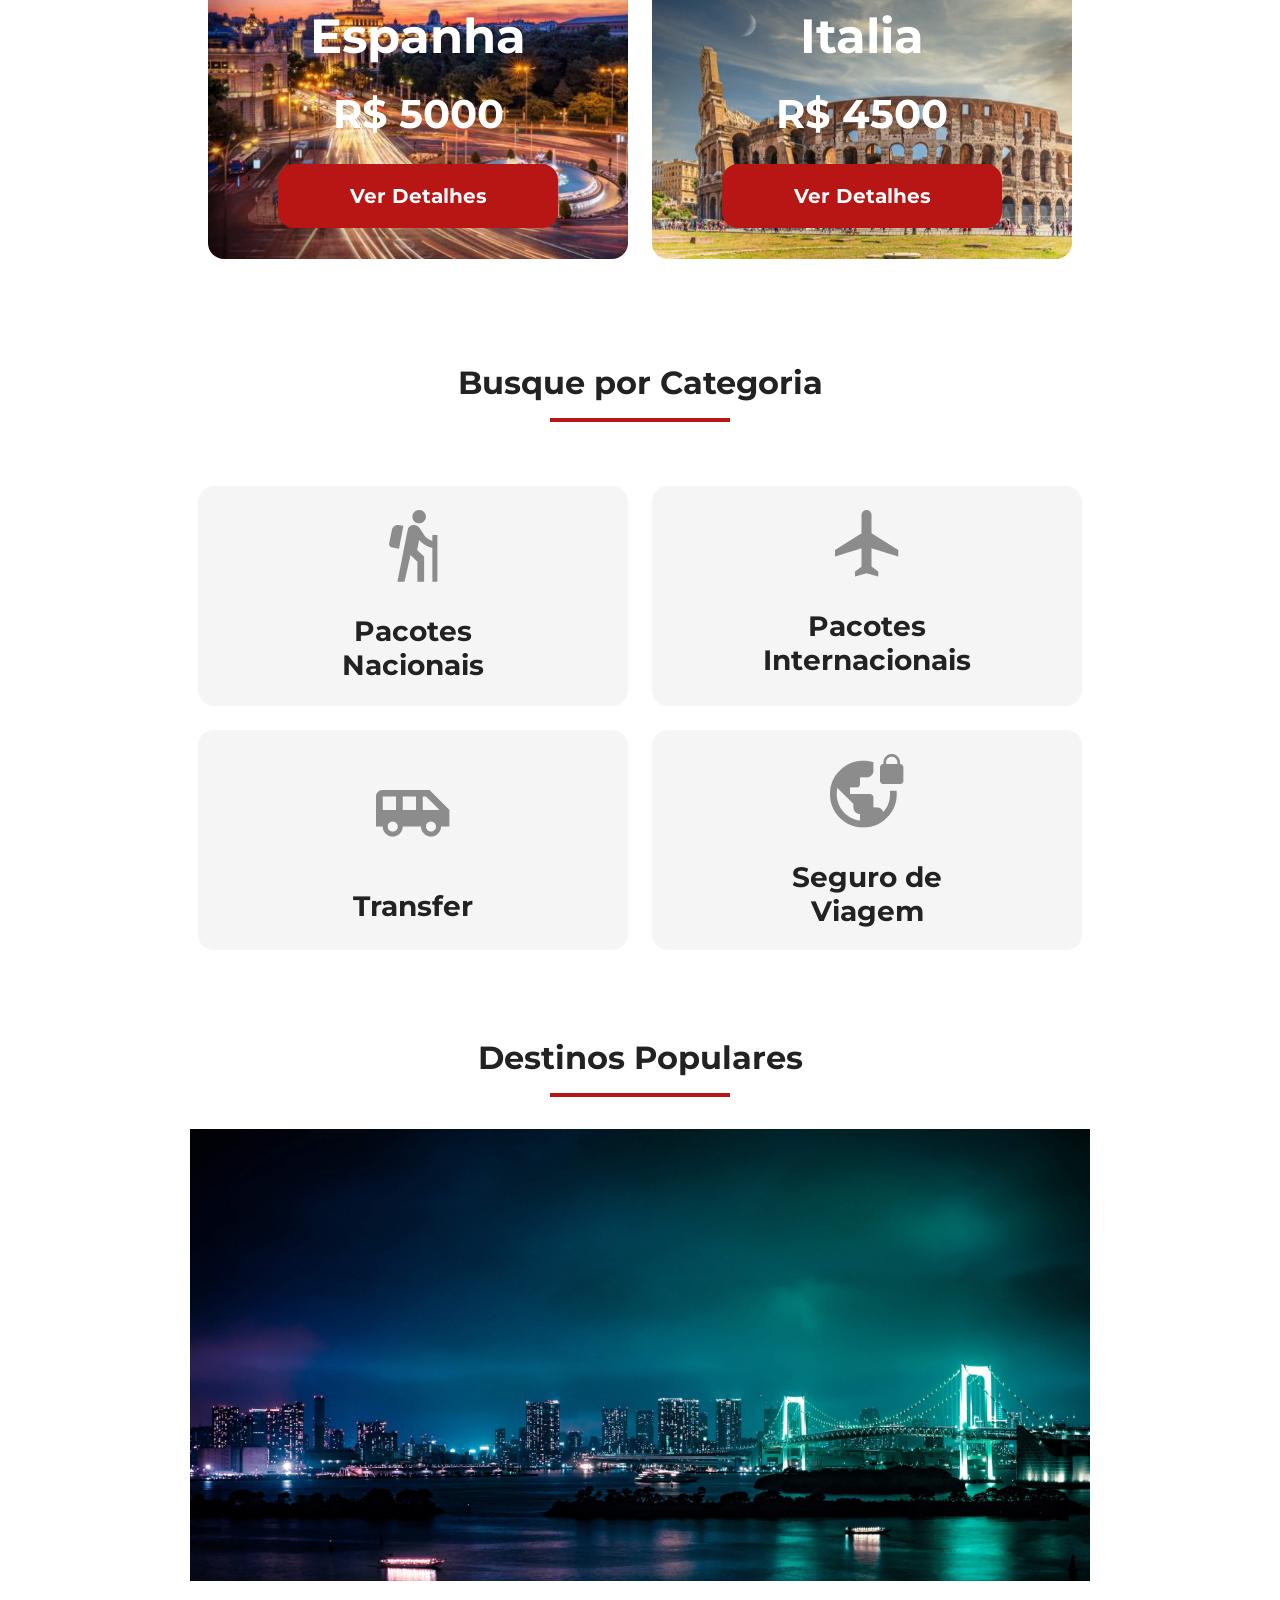
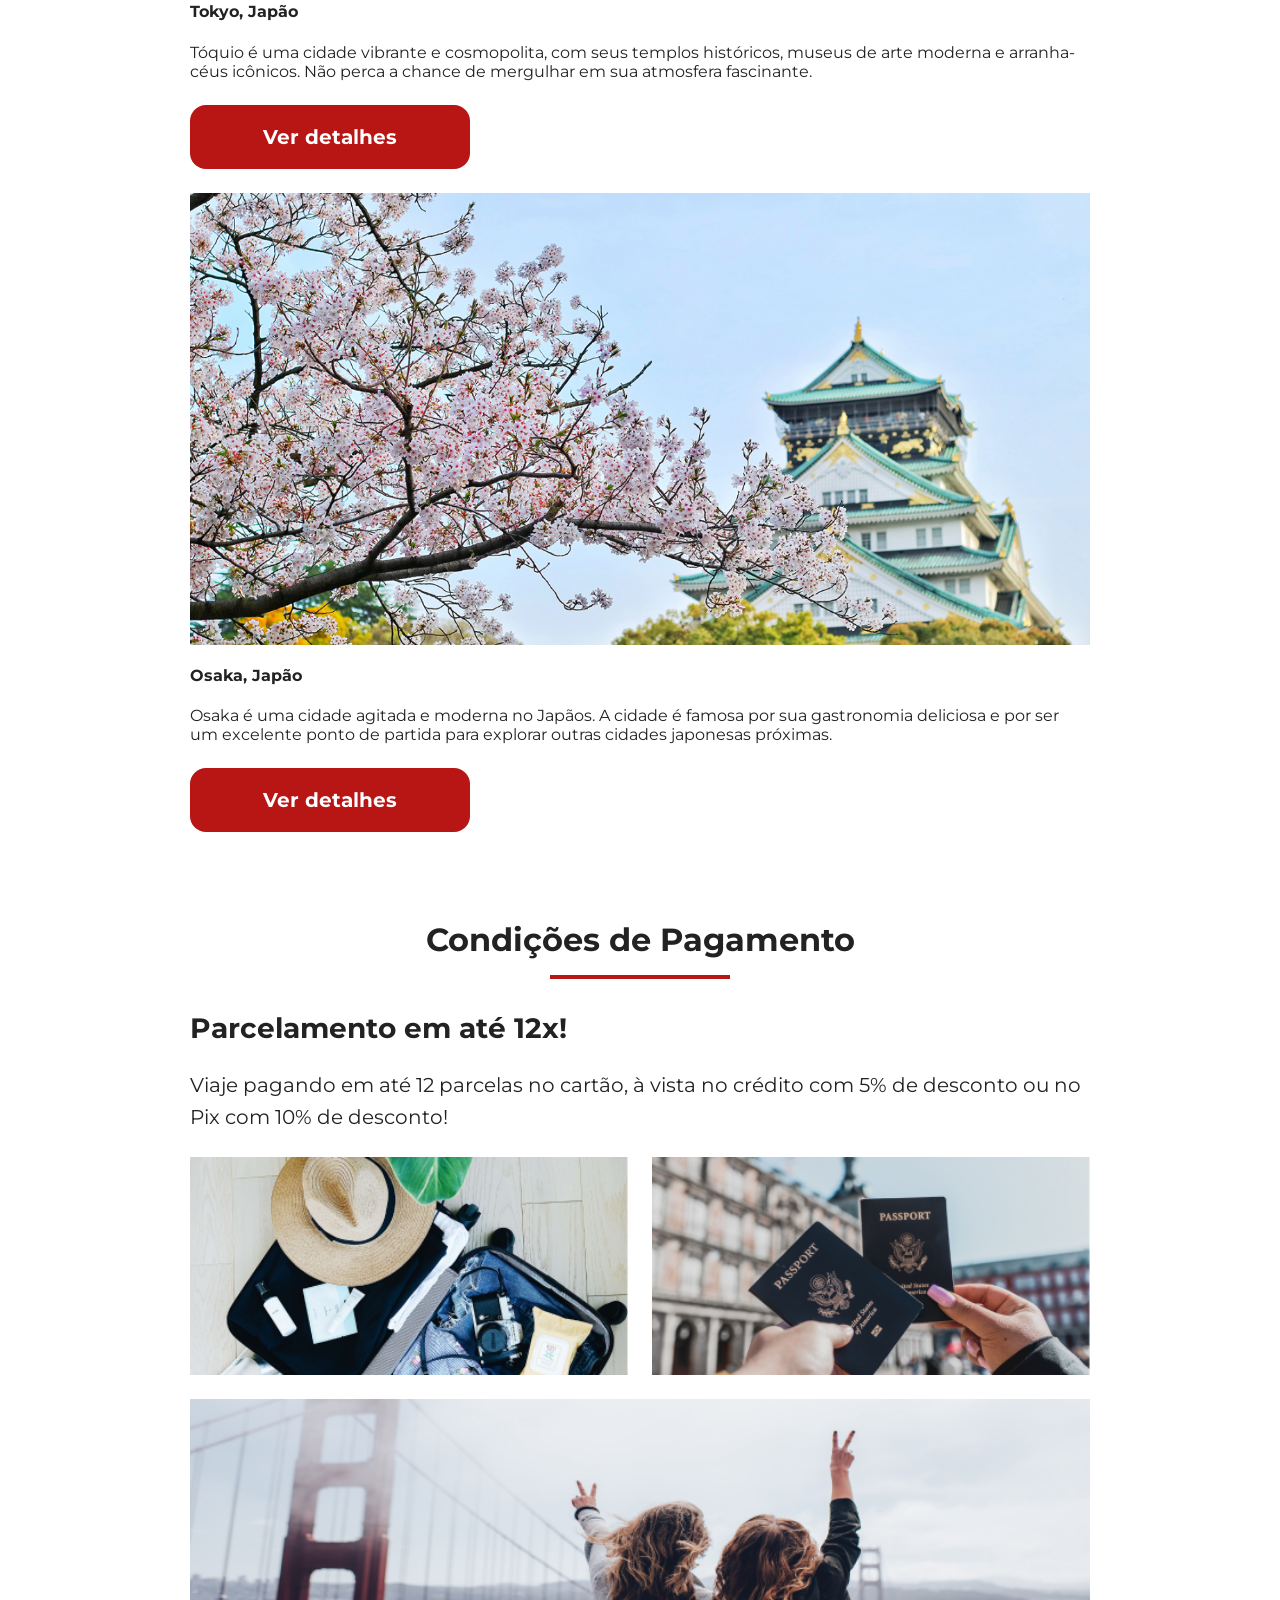
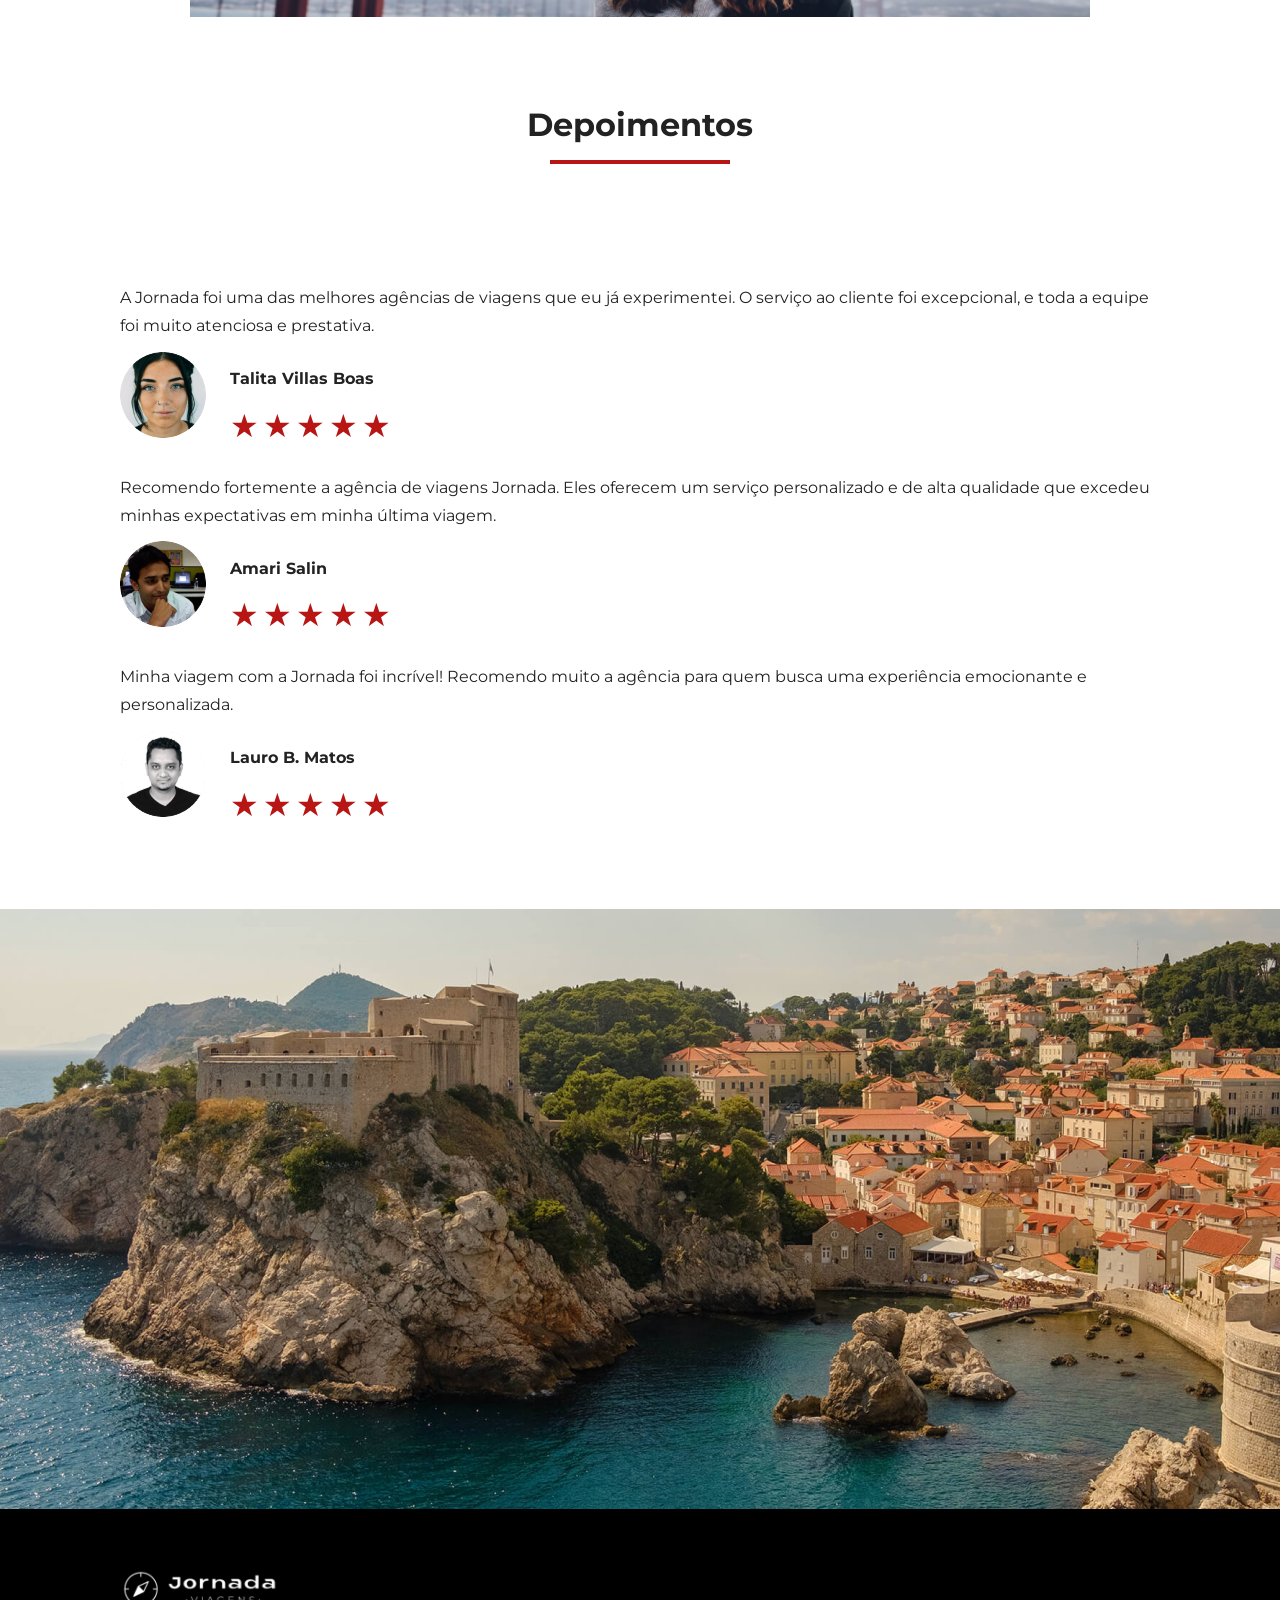
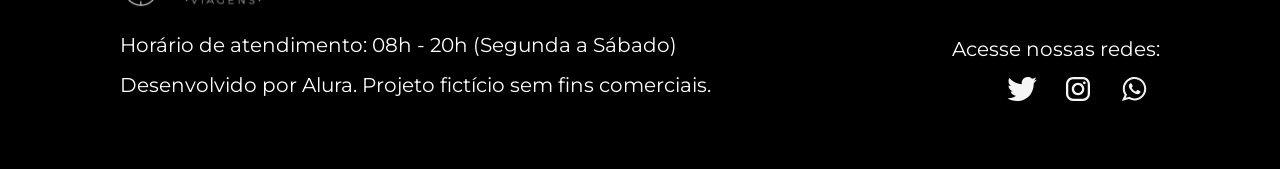
==== commit 7225ea19: "Adiciona pagina do blog" ====
--- a/index.html
+++ b/index.html
@@ -3,6 +3,15 @@
   <head>
     <meta charset="UTF-8" />
     <meta name="viewport" content="width=device-width, initial-scale=1.0" />
+    <meta name="description" content="Jornada Viagens, uma agência apaixonada por criar viagens inesquecíveis">
+
+    <meta name="og:title" content="Jornada Viagens">
+    <meta name="og:description" content="Jornada Viagens, uma agência apaixonada por criar viagens inesquecíveis">
+    <meta name="og:image" content="https://https://github.com/LeleCabral/jornada-viagens/img/logo-footer.png">
+    <meta name="og:type" content="website">
+    <meta name="og:url" content="https://https://github.com/LeleCabral/jornada-viagens">
+    
+    <link rel="icon" href="./img/favicon.svg.svg" type="xml/svg">
     <link rel="stylesheet" href="./css/style.css" />
     <title>Jornada de Viagens</title>
   </head>
@@ -31,7 +40,7 @@
               <a href="blog.html" target="_blank" title="Acessar blog">Blog</a>
             </li>
             <li>
-              <a href="pacotes.html" target="_blank" title="Acessar pacotes"
+              <a href="pacote-de-viagens.html" target="_blank" title="Acessar pacotes"
                 >Pacote de Viagens</a
               >
             </li>
@@ -244,6 +253,9 @@
    <section class="bottom-hero">
       <div class="hero-img"></div>
     </section>
+
+
+
     <footer class="main-footer">
       <div class="footer-content">
         <img src="img/logo-footer.svg" alt="logo completo Jornada Viagens" />
--- a/css/style.css
+++ b/css/style.css
@@ -0,0 +1,11 @@
+@import url(global.css);
+@import url(header.css);
+@import url(hero.css);
+@import url(offers.css);
+@import url(categories.css);
+@import url(destinations.css);
+@import url(payments.css);
+@import url(testimonials.css);
+@import url(footer.css);
+@import url(blog.css);
+@import url(contato.css);
